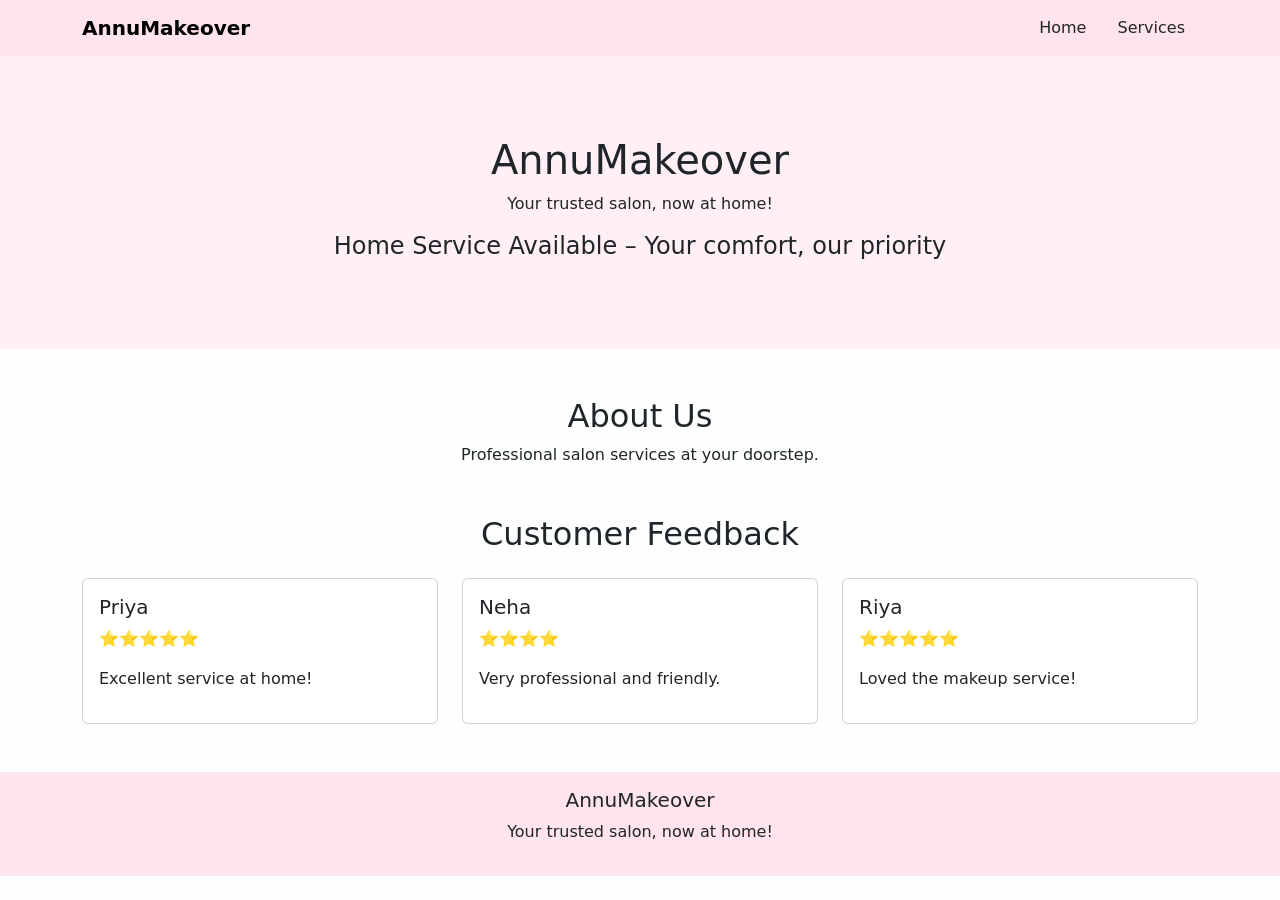
==== index.html @ a397997c "Initial commit - AnnuMakeover frontend" ====
<!DOCTYPE html>
<html lang="en">
<head>
  <meta charset="UTF-8">
  <title>AnnuMakeover</title>
  <meta name="viewport" content="width=device-width, initial-scale=1">
  <link href="https://cdn.jsdelivr.net/npm/bootstrap@5.3.0/dist/css/bootstrap.min.css" rel="stylesheet">
  <script src="https://code.jquery.com/jquery-3.6.0.min.js"></script>

  <style>
    body { background: #fdfefe; }
    .navbar, .footer { background: #ffe4ec; }
    .hero {
      background: #fff0f5;
      padding: 80px 20px;
      text-align: center;
    }
    .card:hover {
      transform: scale(1.03);
      transition: 0.3s;
    }
    .btn-custom {
      background: #ff69b4;
      color: #fff;
    }
    .btn-custom:hover {
      background: #ff1493;
    }
  </style>
</head>
<body>

<!-- Navbar -->
<nav class="navbar navbar-expand-lg">
  <div class="container">
    <a class="navbar-brand fw-bold" href="#">AnnuMakeover</a>
    <div>
      <a href="index.html" class="btn">Home</a>
      <a href="services.html" class="btn">Services</a>
    </div>
  </div>
</nav>

<!-- Hero -->
<section class="hero">
  <h1>AnnuMakeover</h1>
  <p>Your trusted salon, now at home!</p>
  <h4 class="mt-3">Home Service Available – Your comfort, our priority</h4>
</section>

<!-- Intro -->
<div class="container mt-5">
  <h2 class="text-center">About Us</h2>
  <p class="text-center">Professional salon services at your doorstep.</p>
</div>

<!-- Feedback -->
<div class="container mt-5 mb-5">
  <h2 class="text-center mb-4">Customer Feedback</h2>
  <div class="row">

    <div class="col-md-4">
      <div class="card p-3">
        <h5>Priya</h5>
        <p>⭐⭐⭐⭐⭐</p>
        <p>Excellent service at home!</p>
      </div>
    </div>

    <div class="col-md-4">
      <div class="card p-3">
        <h5>Neha</h5>
        <p>⭐⭐⭐⭐</p>
        <p>Very professional and friendly.</p>
      </div>
    </div>

    <div class="col-md-4">
      <div class="card p-3">
        <h5>Riya</h5>
        <p>⭐⭐⭐⭐⭐</p>
        <p>Loved the makeup service!</p>
      </div>
    </div>

  </div>
</div>

<!-- Footer -->
<footer class="footer text-center p-3">
  <h5>AnnuMakeover</h5>
  <p>Your trusted salon, now at home!</p>
</footer>

</body>
</html>
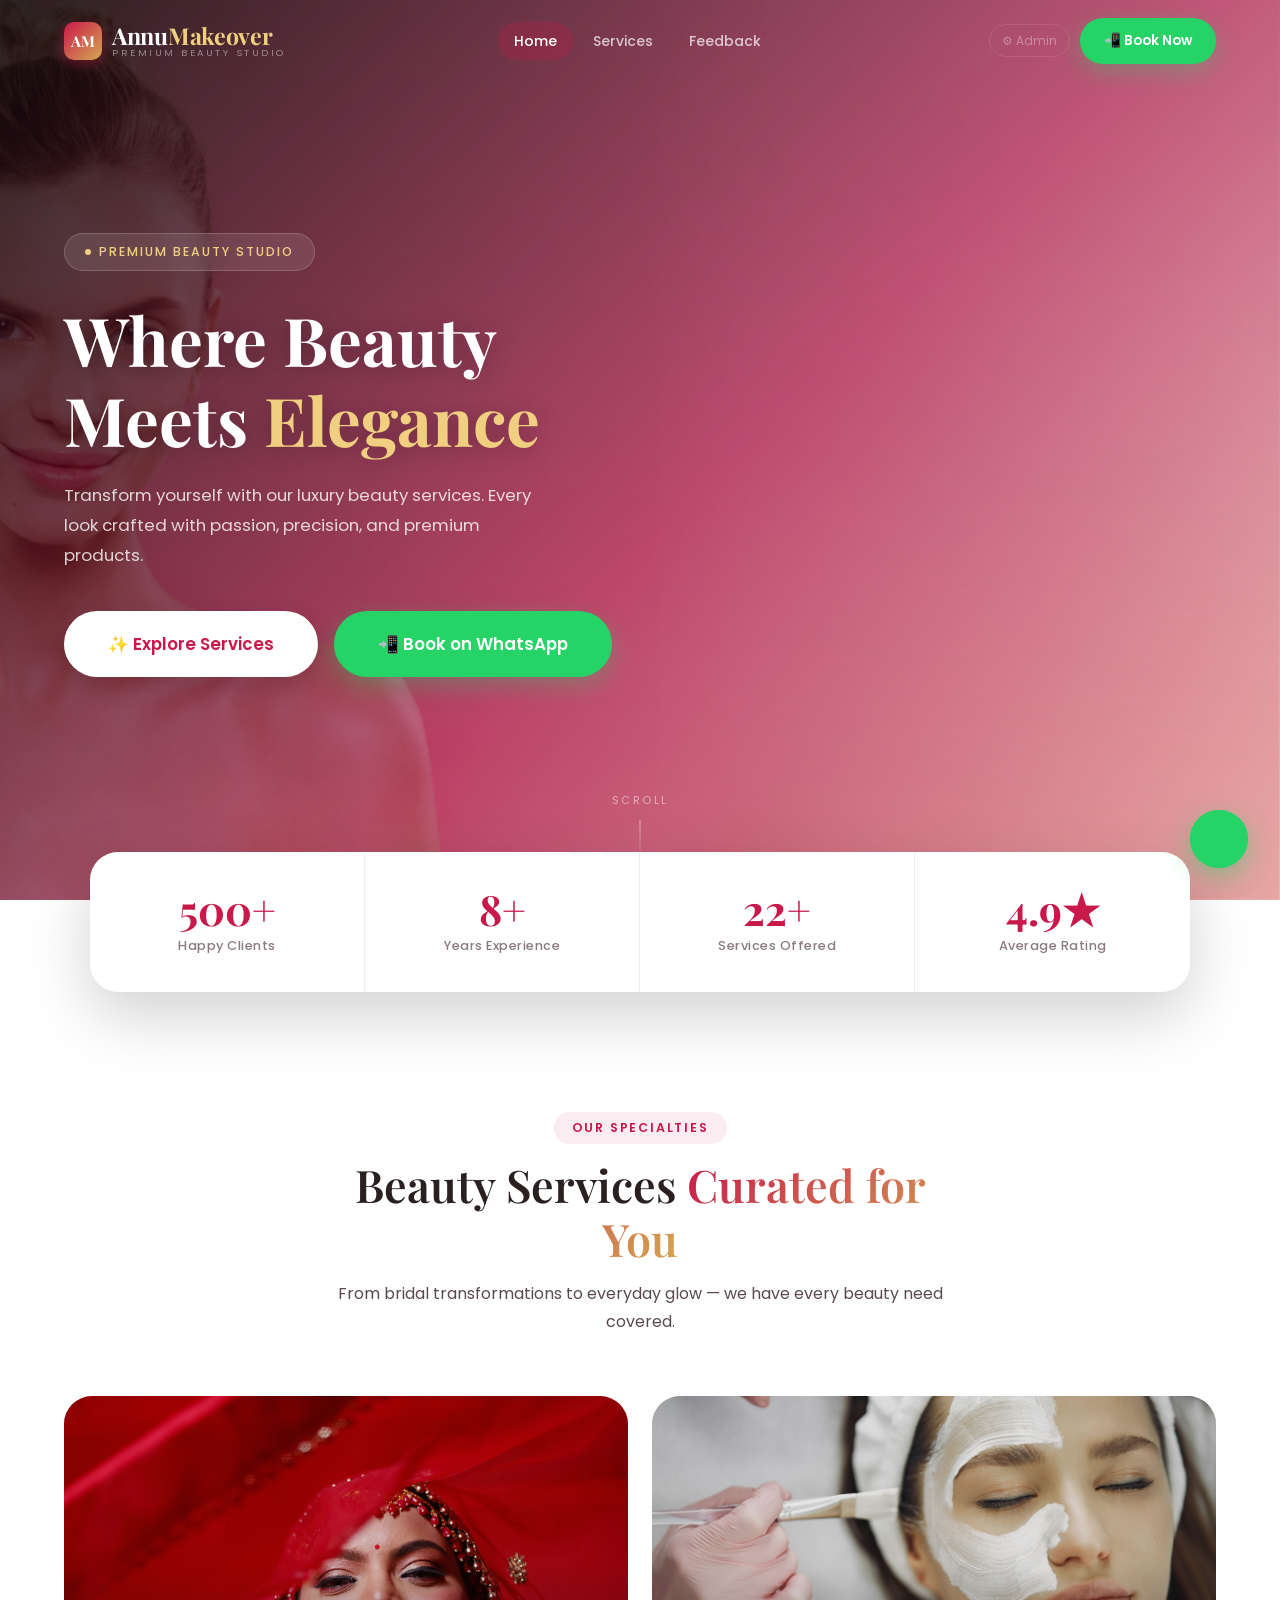
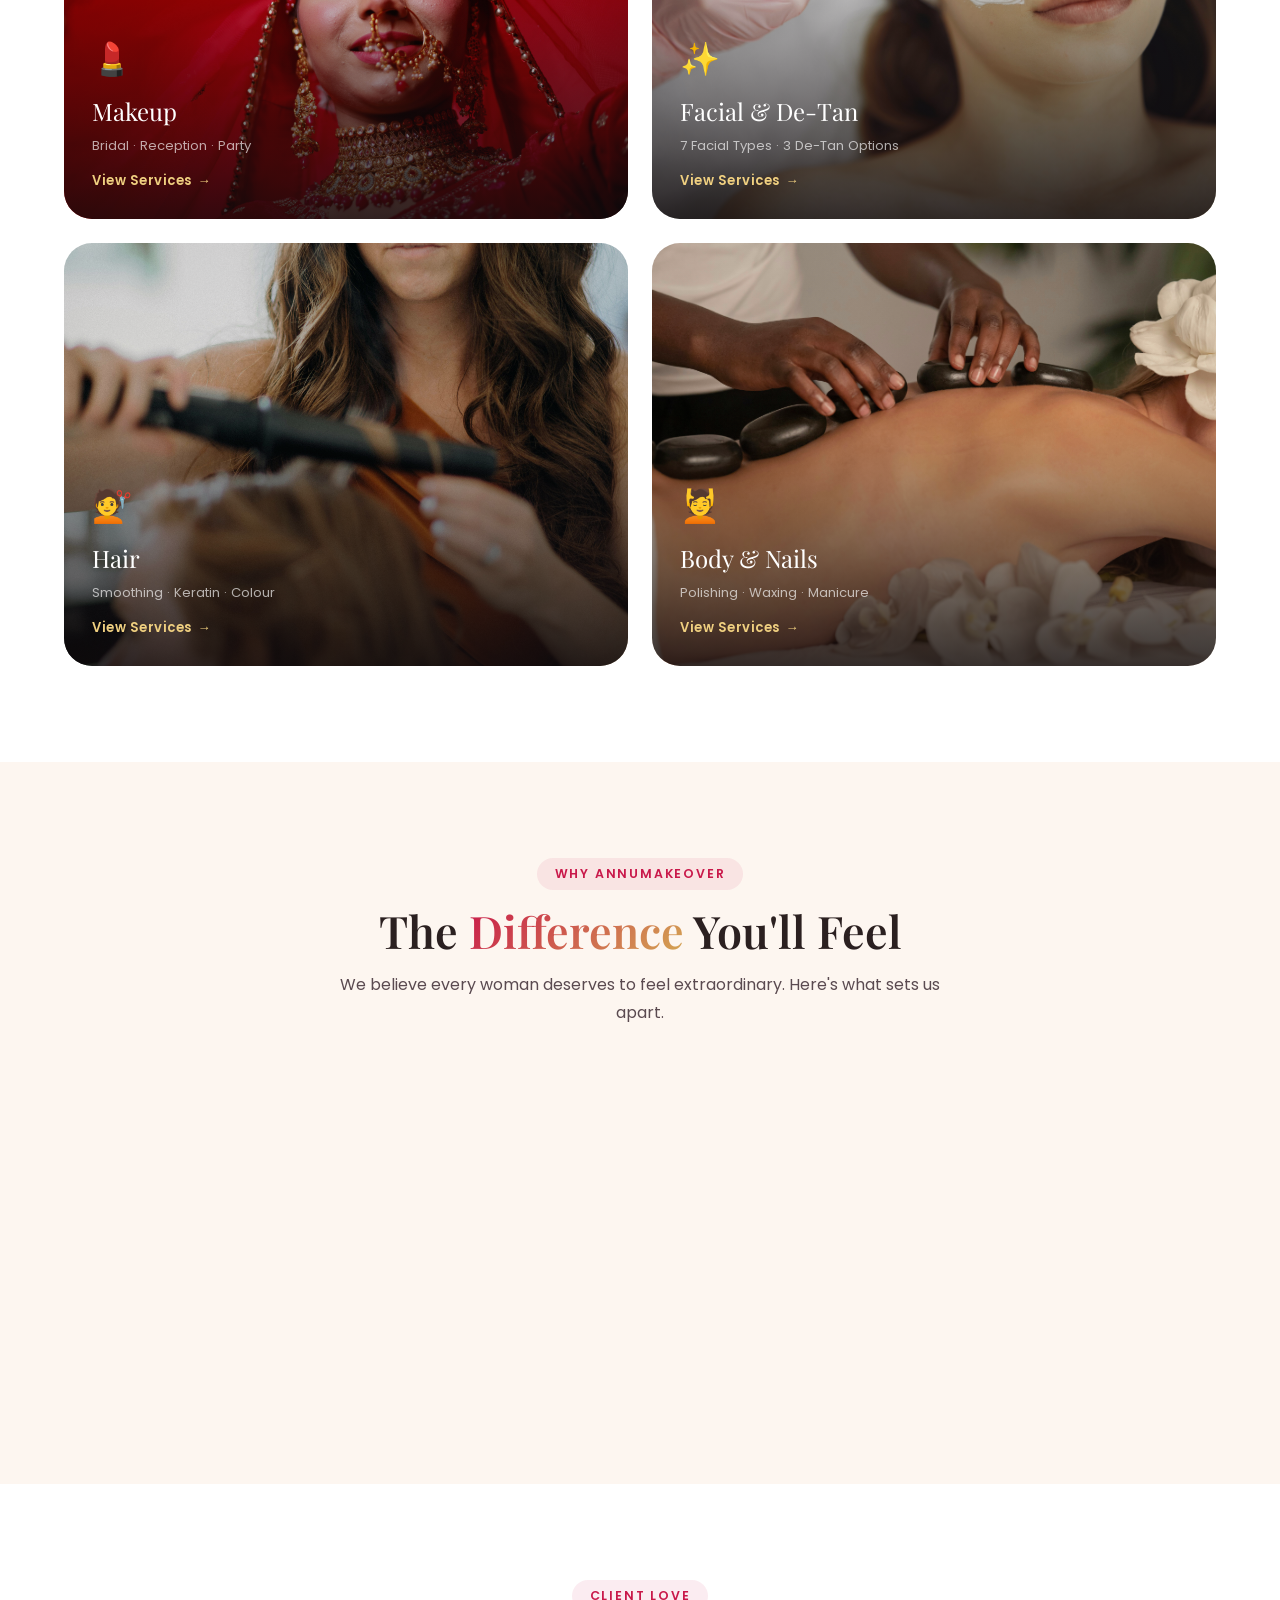
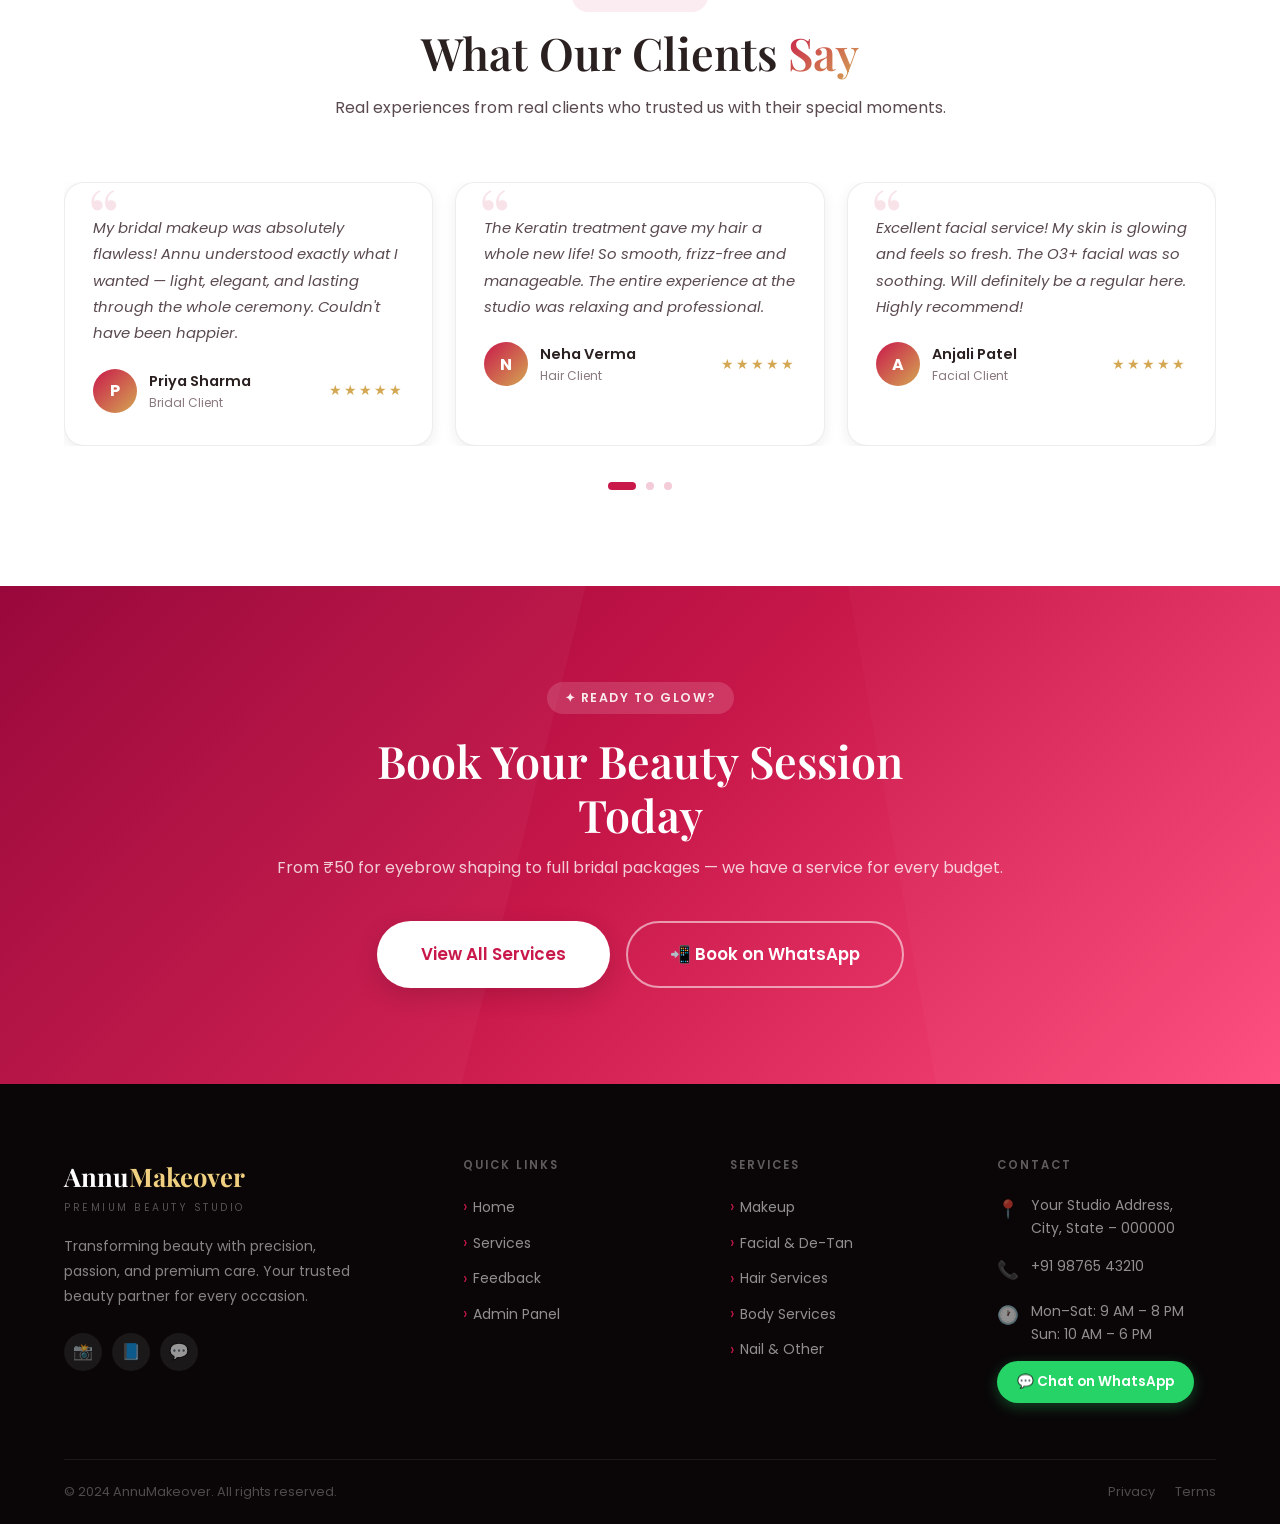
==== commit 5cdbc543: "initial commit" ====
--- a/index.html
+++ b/index.html
@@ -2,95 +2,334 @@
 <html lang="en">
 <head>
   <meta charset="UTF-8">
-  <title>AnnuMakeover</title>
-  <meta name="viewport" content="width=device-width, initial-scale=1">
-  <link href="https://cdn.jsdelivr.net/npm/bootstrap@5.3.0/dist/css/bootstrap.min.css" rel="stylesheet">
-  <script src="https://code.jquery.com/jquery-3.6.0.min.js"></script>
-
-  <style>
-    body { background: #fdfefe; }
-    .navbar, .footer { background: #ffe4ec; }
-    .hero {
-      background: #fff0f5;
-      padding: 80px 20px;
-      text-align: center;
-    }
-    .card:hover {
-      transform: scale(1.03);
-      transition: 0.3s;
-    }
-    .btn-custom {
-      background: #ff69b4;
-      color: #fff;
-    }
-    .btn-custom:hover {
-      background: #ff1493;
-    }
-  </style>
+  <meta name="viewport" content="width=device-width, initial-scale=1.0">
+  <title>AnnuMakeover – Premium Beauty Studio</title>
+  <meta name="description" content="Premium beauty services – Bridal Makeup, Facial, Hair & Body treatments. Book instantly via WhatsApp.">
+  <link rel="icon" type="image/svg+xml" href="assets/icons/favicon.svg">
+  <link rel="icon" href="data:image/svg+xml,<svg xmlns=%22http://www.w3.org/2000/svg%22 viewBox=%220 0 100 100%22><text y=%22.9em%22 font-size=%2290%22>💄</text></svg>">
+  <link rel="stylesheet" href="css/style.css">
+  <link rel="stylesheet" href="css/header.css">
+  <link rel="stylesheet" href="css/footer.css">
 </head>
 <body>
 
-<!-- Navbar -->
-<nav class="navbar navbar-expand-lg">
-  <div class="container">
-    <a class="navbar-brand fw-bold" href="#">AnnuMakeover</a>
-    <div>
-      <a href="index.html" class="btn">Home</a>
-      <a href="services.html" class="btn">Services</a>
-    </div>
-  </div>
+<!-- ═══════════════ NAVBAR ═══════════════ -->
+<nav class="navbar" id="navbar">
+  <a href="index.html" class="navbar-brand">
+    <div class="brand-logo-mark">AM</div>
+    <div class="brand-text">
+      <span class="brand-name">Annu<em>Makeover</em></span>
+      <span class="brand-tagline">Premium Beauty Studio</span>
+    </div>
+  </a>
+  <div class="navbar-menu">
+    <a href="index.html" class="nav-link active">Home</a>
+    <a href="customer-services.html" class="nav-link">Services</a>
+    <a href="feedback.html" class="nav-link">Feedback</a>
+  </div>
+  <div class="navbar-cta">
+    <a href="admin-login.html" class="nav-admin-link">⚙ Admin</a>
+    <a href="https://wa.me/917352712794?text=Hi%20AnnuMakeover!%20I%27d%20like%20to%20book%20a%20service." class="btn btn-whatsapp btn-sm" target="_blank" rel="noopener">📲 Book Now</a>
+  </div>
+  <button class="hamburger" id="hamburger" aria-label="Open menu" aria-expanded="false">
+    <span></span><span></span><span></span>
+  </button>
 </nav>
 
-<!-- Hero -->
+<!-- Mobile Menu -->
+<div class="mobile-menu" id="mobileMenu" role="dialog" aria-modal="true" aria-label="Navigation">
+  <a href="index.html" class="mobile-menu-brand">
+    <div class="mobile-menu-logo-mark">AM</div>
+    <span class="mobile-menu-brand-name">Annu<em>Makeover</em></span>
+  </a>
+  <a href="index.html" class="mobile-nav-link active">Home</a>
+  <a href="customer-services.html" class="mobile-nav-link">Services</a>
+  <a href="feedback.html" class="mobile-nav-link">Feedback</a>
+  <div class="mobile-divider"></div>
+  <a href="https://wa.me/917352712794?text=Hi%20AnnuMakeover!%20I%27d%20like%20to%20book%20a%20service." class="mobile-wa-btn" target="_blank" rel="noopener">📲 Book on WhatsApp</a>
+  <a href="admin-login.html" class="mobile-admin-link">⚙ Admin Panel</a>
+</div>
+
+<!-- ═══════════════ HERO ═══════════════ -->
 <section class="hero">
-  <h1>AnnuMakeover</h1>
-  <p>Your trusted salon, now at home!</p>
-  <h4 class="mt-3">Home Service Available – Your comfort, our priority</h4>
-</section>
-
-<!-- Intro -->
-<div class="container mt-5">
-  <h2 class="text-center">About Us</h2>
-  <p class="text-center">Professional salon services at your doorstep.</p>
+  <div class="hero-bg" id="heroBg"></div>
+  <div class="hero-overlay"></div>
+  <div class="container">
+    <div class="hero-content">
+      <div class="hero-badge">
+        <span class="hero-badge-dot"></span>
+        Premium Beauty Studio
+      </div>
+      <h1 class="hero-title">Where Beauty<br>Meets <em>Elegance</em></h1>
+      <p class="hero-subtitle">Transform yourself with our luxury beauty services. Every look crafted with passion, precision, and premium products.</p>
+      <div class="hero-cta">
+        <a href="customer-services.html" class="btn btn-white btn-lg">✨ Explore Services</a>
+        <a href="https://wa.me/917352712794?text=Hi%20AnnuMakeover!%20I%27d%20like%20to%20book%20a%20service." class="btn btn-whatsapp btn-lg" target="_blank" rel="noopener">📲 Book on WhatsApp</a>
+      </div>
+    </div>
+  </div>
+  <div class="hero-scroll" aria-hidden="true">
+    <span>Scroll</span>
+    <div class="hero-scroll-line"></div>
+  </div>
+</section>
+
+<!-- ═══════════════ STATS ═══════════════ -->
+<div class="stats-bar" role="list" aria-label="Studio statistics">
+  <div class="stat-item fade-up" role="listitem">
+    <div class="stat-number">500+</div>
+    <div class="stat-label">Happy Clients</div>
+  </div>
+  <div class="stat-item fade-up" role="listitem">
+    <div class="stat-number">8+</div>
+    <div class="stat-label">Years Experience</div>
+  </div>
+  <div class="stat-item fade-up" role="listitem">
+    <div class="stat-number">22+</div>
+    <div class="stat-label">Services Offered</div>
+  </div>
+  <div class="stat-item fade-up" role="listitem">
+    <div class="stat-number">4.9★</div>
+    <div class="stat-label">Average Rating</div>
+  </div>
 </div>
 
-<!-- Feedback -->
-<div class="container mt-5 mb-5">
-  <h2 class="text-center mb-4">Customer Feedback</h2>
-  <div class="row">
-
-    <div class="col-md-4">
-      <div class="card p-3">
-        <h5>Priya</h5>
-        <p>⭐⭐⭐⭐⭐</p>
-        <p>Excellent service at home!</p>
-      </div>
-    </div>
-
-    <div class="col-md-4">
-      <div class="card p-3">
-        <h5>Neha</h5>
-        <p>⭐⭐⭐⭐</p>
-        <p>Very professional and friendly.</p>
-      </div>
-    </div>
-
-    <div class="col-md-4">
-      <div class="card p-3">
-        <h5>Riya</h5>
-        <p>⭐⭐⭐⭐⭐</p>
-        <p>Loved the makeup service!</p>
-      </div>
-    </div>
-
-  </div>
-</div>
-
-<!-- Footer -->
-<footer class="footer text-center p-3">
-  <h5>AnnuMakeover</h5>
-  <p>Your trusted salon, now at home!</p>
+<!-- ═══════════════ CATEGORIES ═══════════════ -->
+<section class="section categories-section">
+  <div class="container">
+    <div class="section-header">
+      <span class="section-badge">Our Specialties</span>
+      <h2 class="section-title">Beauty Services <span class="gradient-text">Curated for You</span></h2>
+      <p class="section-subtitle">From bridal transformations to everyday glow — we have every beauty need covered.</p>
+    </div>
+    <div class="cat-grid">
+      <a href="customer-services.html?cat=makeup" class="cat-card">
+        <img src="assets/images/bridal.jpg" alt="Makeup Services – Bridal, Reception, Party" loading="lazy">
+        <div class="cat-card-overlay">
+          <div class="cat-card-icon">💄</div>
+          <div class="cat-card-name">Makeup</div>
+          <div class="cat-card-count">Bridal · Reception · Party</div>
+          <div class="cat-card-link">View Services</div>
+        </div>
+      </a>
+      <a href="customer-services.html?cat=facial" class="cat-card">
+        <img src="assets/images/facial.jpg" alt="Facial & De-Tan Services" loading="lazy">
+        <div class="cat-card-overlay">
+          <div class="cat-card-icon">✨</div>
+          <div class="cat-card-name">Facial & De-Tan</div>
+          <div class="cat-card-count">7 Facial Types · 3 De-Tan Options</div>
+          <div class="cat-card-link">View Services</div>
+        </div>
+      </a>
+      <a href="customer-services.html?cat=hair" class="cat-card">
+        <img src="assets/images/hair.jpg" alt="Hair Services – Keratin, Colour, Cut" loading="lazy">
+        <div class="cat-card-overlay">
+          <div class="cat-card-icon">💇</div>
+          <div class="cat-card-name">Hair</div>
+          <div class="cat-card-count">Smoothing · Keratin · Colour</div>
+          <div class="cat-card-link">View Services</div>
+        </div>
+      </a>
+      <a href="customer-services.html?cat=body" class="cat-card">
+        <img src="assets/images/body.jpg" alt="Body & Nail Services" loading="lazy">
+        <div class="cat-card-overlay">
+          <div class="cat-card-icon">💆</div>
+          <div class="cat-card-name">Body & Nails</div>
+          <div class="cat-card-count">Polishing · Waxing · Manicure</div>
+          <div class="cat-card-link">View Services</div>
+        </div>
+      </a>
+    </div>
+  </div>
+</section>
+
+<!-- ═══════════════ WHY US ═══════════════ -->
+<section class="section section-alt">
+  <div class="container">
+    <div class="section-header">
+      <span class="section-badge">Why AnnuMakeover</span>
+      <h2 class="section-title">The <span class="gradient-text">Difference</span> You'll Feel</h2>
+      <p class="section-subtitle">We believe every woman deserves to feel extraordinary. Here's what sets us apart.</p>
+    </div>
+    <div class="features-grid">
+      <div class="feature-card fade-up">
+        <div class="feature-icon">🎨</div>
+        <div class="feature-title">Premium Products</div>
+        <p class="feature-desc">We use only top-tier professional brands — O3+, VLCC, Lotus, and more — for lasting, skin-safe results.</p>
+      </div>
+      <div class="feature-card fade-up">
+        <div class="feature-icon">👑</div>
+        <div class="feature-title">Expert Artists</div>
+        <p class="feature-desc">Our skilled artists bring years of expertise and an eye for detail to make every look stunning.</p>
+      </div>
+      <div class="feature-card fade-up">
+        <div class="feature-icon">📲</div>
+        <div class="feature-title">Easy WhatsApp Booking</div>
+        <p class="feature-desc">Book any service instantly via WhatsApp — no hassle, no waiting, instant confirmation.</p>
+      </div>
+      <div class="feature-card fade-up">
+        <div class="feature-icon">✨</div>
+        <div class="feature-title">Hygienic & Safe</div>
+        <p class="feature-desc">Strict hygiene protocols, clean tools, and a welcoming studio environment for your peace of mind.</p>
+      </div>
+    </div>
+  </div>
+</section>
+
+<!-- ═══════════════ TESTIMONIALS ═══════════════ -->
+<section class="section">
+  <div class="container">
+    <div class="section-header">
+      <span class="section-badge">Client Love</span>
+      <h2 class="section-title">What Our Clients <span class="gradient-text">Say</span></h2>
+      <p class="section-subtitle">Real experiences from real clients who trusted us with their special moments.</p>
+    </div>
+    <div class="testimonials-wrapper" aria-label="Client testimonials">
+      <div class="testimonials-track">
+        <div class="testimonial-card">
+          <p class="testimonial-text">My bridal makeup was absolutely flawless! Annu understood exactly what I wanted — light, elegant, and lasting through the whole ceremony. Couldn't have been happier.</p>
+          <div class="testimonial-author">
+            <div class="author-avatar" aria-hidden="true">P</div>
+            <div>
+              <div class="author-name">Priya Sharma</div>
+              <div class="author-sub">Bridal Client</div>
+            </div>
+            <div class="review-stars" aria-label="5 stars">★★★★★</div>
+          </div>
+        </div>
+        <div class="testimonial-card">
+          <p class="testimonial-text">The Keratin treatment gave my hair a whole new life! So smooth, frizz-free and manageable. The entire experience at the studio was relaxing and professional.</p>
+          <div class="testimonial-author">
+            <div class="author-avatar" aria-hidden="true">N</div>
+            <div>
+              <div class="author-name">Neha Verma</div>
+              <div class="author-sub">Hair Client</div>
+            </div>
+            <div class="review-stars" aria-label="5 stars">★★★★★</div>
+          </div>
+        </div>
+        <div class="testimonial-card">
+          <p class="testimonial-text">Excellent facial service! My skin is glowing and feels so fresh. The O3+ facial was so soothing. Will definitely be a regular here. Highly recommend!</p>
+          <div class="testimonial-author">
+            <div class="author-avatar" aria-hidden="true">A</div>
+            <div>
+              <div class="author-name">Anjali Patel</div>
+              <div class="author-sub">Facial Client</div>
+            </div>
+            <div class="review-stars" aria-label="5 stars">★★★★★</div>
+          </div>
+        </div>
+        <div class="testimonial-card">
+          <p class="testimonial-text">Party makeup done so beautifully! Everyone at the event was asking who did my makeup. The price is super affordable for the quality. Love it!</p>
+          <div class="testimonial-author">
+            <div class="author-avatar" aria-hidden="true">R</div>
+            <div>
+              <div class="author-name">Ritu Singh</div>
+              <div class="author-sub">Party Makeup Client</div>
+            </div>
+            <div class="review-stars" aria-label="5 stars">★★★★★</div>
+          </div>
+        </div>
+        <div class="testimonial-card">
+          <p class="testimonial-text">Body polishing was incredible — my skin looks and feels amazing. Super hygienic studio, warm staff. Booking again next month for sure!</p>
+          <div class="testimonial-author">
+            <div class="author-avatar" aria-hidden="true">S</div>
+            <div>
+              <div class="author-name">Sunita Rao</div>
+              <div class="author-sub">Body Treatment Client</div>
+            </div>
+            <div class="review-stars" aria-label="5 stars">★★★★★</div>
+          </div>
+        </div>
+      </div>
+    </div>
+    <div class="slider-controls" id="sliderDots" role="tablist" aria-label="Testimonial navigation"></div>
+  </div>
+</section>
+
+<!-- ═══════════════ CTA ═══════════════ -->
+<section class="cta-section">
+  <div class="container">
+    <div class="cta-content">
+      <div class="cta-badge">✦ Ready to Glow?</div>
+      <h2 class="cta-title">Book Your Beauty Session<br>Today</h2>
+      <p class="cta-subtitle">From ₹50 for eyebrow shaping to full bridal packages — we have a service for every budget.</p>
+      <div class="cta-actions">
+        <a href="customer-services.html" class="btn btn-white btn-lg">View All Services</a>
+        <a href="https://wa.me/917352712794?text=Hi%20AnnuMakeover!%20I%27d%20like%20to%20book%20a%20service." class="btn btn-outline-white btn-lg" target="_blank" rel="noopener">📲 Book on WhatsApp</a>
+      </div>
+    </div>
+  </div>
+</section>
+
+<!-- ═══════════════ FOOTER ═══════════════ -->
+<footer class="footer">
+  <div class="container">
+    <div class="footer-grid">
+      <div>
+        <div class="footer-brand-name">Annu<em>Makeover</em></div>
+        <div class="footer-brand-tag">Premium Beauty Studio</div>
+        <p class="footer-desc">Transforming beauty with precision, passion, and premium care. Your trusted beauty partner for every occasion.</p>
+        <div class="footer-socials">
+          <a href="#" class="social-btn" title="Instagram" aria-label="Instagram">📸</a>
+          <a href="#" class="social-btn" title="Facebook" aria-label="Facebook">📘</a>
+          <a href="https://wa.me/917352712794" class="social-btn" title="WhatsApp" aria-label="WhatsApp" target="_blank" rel="noopener">💬</a>
+        </div>
+      </div>
+      <div>
+        <div class="footer-col-title">Quick Links</div>
+        <div class="footer-links">
+          <a href="index.html" class="footer-link">Home</a>
+          <a href="customer-services.html" class="footer-link">Services</a>
+          <a href="feedback.html" class="footer-link">Feedback</a>
+          <a href="admin-login.html" class="footer-link">Admin Panel</a>
+        </div>
+      </div>
+      <div>
+        <div class="footer-col-title">Services</div>
+        <div class="footer-links">
+          <a href="customer-services.html?cat=makeup" class="footer-link">Makeup</a>
+          <a href="customer-services.html?cat=facial" class="footer-link">Facial &amp; De-Tan</a>
+          <a href="customer-services.html?cat=hair" class="footer-link">Hair Services</a>
+          <a href="customer-services.html?cat=body" class="footer-link">Body Services</a>
+          <a href="customer-services.html?cat=other" class="footer-link">Nail &amp; Other</a>
+        </div>
+      </div>
+      <div>
+        <div class="footer-col-title">Contact</div>
+        <div class="footer-contact-item">
+          <span class="footer-contact-icon">📍</span>
+          <span>Your Studio Address,<br>City, State – 000000</span>
+        </div>
+        <div class="footer-contact-item">
+          <span class="footer-contact-icon">📞</span>
+          <a href="tel:+917352712794">+91 98765 43210</a>
+        </div>
+        <div class="footer-contact-item">
+          <span class="footer-contact-icon">🕐</span>
+          <span>Mon–Sat: 9 AM – 8 PM<br>Sun: 10 AM – 6 PM</span>
+        </div>
+        <a href="https://wa.me/917352712794" class="footer-wa-btn" target="_blank" rel="noopener">💬 Chat on WhatsApp</a>
+      </div>
+    </div>
+    <div class="footer-bottom">
+      <span>© 2024 AnnuMakeover. All rights reserved.</span>
+      <div class="footer-bottom-links">
+        <a href="#">Privacy</a>
+        <a href="#">Terms</a>
+      </div>
+    </div>
+  </div>
 </footer>
 
+<!-- WhatsApp FAB -->
+<a href="https://wa.me/917352712794?text=Hi%20AnnuMakeover!" class="whatsapp-fab" target="_blank" rel="noopener" title="Chat on WhatsApp" aria-label="Chat on WhatsApp">💬</a>
+
+<div class="toast-container" aria-live="polite"></div>
+
+<script src="https://code.jquery.com/jquery-3.6.0.min.js"></script>
+<script src="js/data.js"></script>
+<script src="js/nav.js"></script>
+<script src="js/script.js"></script>
 </body>
-</html>+</html>
--- a/css/style.css
+++ b/css/style.css
@@ -0,0 +1,457 @@
+/* AnnuMakeover – Premium Beauty Studio */
+@import url('https://fonts.googleapis.com/css2?family=Playfair+Display:ital,wght@0,400;0,600;0,700;1,400&family=Poppins:wght@300;400;500;600;700&display=swap');
+
+:root {
+  --primary:       #c9184a;
+  --primary-dark:  #960035;
+  --primary-light: #f24e78;
+  --gold:          #d4a853;
+  --gold-light:    #f0d080;
+  --cream:         #fdf6f0;
+  --cream-dark:    #f5ebe0;
+  --white:         #ffffff;
+  --dark:          #0f0a0c;
+  --dark-2:        #1a0d13;
+  --text:          #2b2020;
+  --text-mid:      #5a4a50;
+  --text-light:    #8a7a80;
+  --border:        rgba(201,24,74,0.10);
+  --border-light:  rgba(0,0,0,0.07);
+  --shadow-xs: 0 1px 4px rgba(0,0,0,0.05);
+  --shadow-sm: 0 4px 14px rgba(0,0,0,0.07);
+  --shadow-md: 0 8px 28px rgba(0,0,0,0.10);
+  --shadow-lg: 0 16px 48px rgba(0,0,0,0.14);
+  --shadow-xl: 0 24px 64px rgba(0,0,0,0.18);
+  --shadow-pk: 0 8px 24px rgba(201,24,74,0.25);
+  --r-sm:   8px;
+  --r:      14px;
+  --r-lg:   20px;
+  --r-xl:   28px;
+  --r-full: 9999px;
+  --ease: cubic-bezier(0.4, 0, 0.2, 1);
+  --t:  all 0.3s var(--ease);
+  --ts: all 0.5s var(--ease);
+  --section-py: 96px;
+  --font-body:    'Poppins', sans-serif;
+  --font-heading: 'Playfair Display', serif;
+}
+
+*, *::before, *::after { box-sizing: border-box; margin: 0; padding: 0; }
+html { scroll-behavior: smooth; -webkit-font-smoothing: antialiased; }
+body { font-family: var(--font-body); color: var(--text); background: var(--white); line-height: 1.6; overflow-x: hidden; }
+img { max-width: 100%; display: block; }
+a { text-decoration: none; color: inherit; }
+ul { list-style: none; }
+button { font-family: var(--font-body); cursor: pointer; border: none; }
+
+h1, h2, h3, h4 { font-family: var(--font-heading); line-height: 1.2; }
+h1 { font-size: clamp(2.2rem, 6vw, 4.2rem); font-weight: 700; }
+h2 { font-size: clamp(1.7rem, 4vw, 2.8rem); font-weight: 600; }
+h3 { font-size: clamp(1.1rem, 2.5vw, 1.5rem); font-weight: 500; }
+
+.container { width: 90%; max-width: 1200px; margin: 0 auto; }
+.section     { padding: var(--section-py) 0; }
+.section-alt  { background: var(--cream); }
+.section-dark { background: var(--dark); color: var(--white); }
+.text-center  { text-align: center; }
+
+/* Section Header */
+.section-header { text-align: center; max-width: 640px; margin: 0 auto 60px; }
+.section-badge {
+  display: inline-block; padding: 6px 18px;
+  background: rgba(201,24,74,0.08); color: var(--primary);
+  border-radius: var(--r-full); font-size: 0.78rem; font-weight: 600;
+  letter-spacing: 1.8px; text-transform: uppercase; margin-bottom: 14px;
+}
+.section-title { color: var(--text); margin-bottom: 14px; }
+.section-subtitle { color: var(--text-mid); font-size: 1rem; line-height: 1.75; }
+.gradient-text {
+  background: linear-gradient(135deg, var(--primary), var(--gold));
+  -webkit-background-clip: text; -webkit-text-fill-color: transparent; background-clip: text;
+}
+
+/* Buttons */
+.btn {
+  display: inline-flex; align-items: center; gap: 8px; padding: 14px 32px;
+  border-radius: var(--r-full); font-size: 0.93rem; font-weight: 600;
+  cursor: pointer; border: 2px solid transparent; transition: var(--t);
+  text-decoration: none; outline: none; white-space: nowrap;
+}
+.btn-primary  { background: var(--primary); color: #fff; box-shadow: var(--shadow-pk); }
+.btn-primary:hover  { background: var(--primary-dark); transform: translateY(-2px); box-shadow: 0 12px 32px rgba(201,24,74,0.38); }
+.btn-outline  { border-color: var(--primary); color: var(--primary); background: transparent; }
+.btn-outline:hover  { background: var(--primary); color: #fff; transform: translateY(-2px); }
+.btn-whatsapp { background: #25D366; color: #fff; box-shadow: 0 8px 24px rgba(37,211,102,0.32); }
+.btn-whatsapp:hover { background: #1da851; transform: translateY(-2px); box-shadow: 0 12px 32px rgba(37,211,102,0.45); }
+.btn-gold { background: linear-gradient(135deg, var(--gold), #e8c97a); color: var(--dark); box-shadow: 0 8px 24px rgba(212,168,83,0.35); }
+.btn-gold:hover { transform: translateY(-2px); box-shadow: 0 12px 32px rgba(212,168,83,0.48); }
+.btn-white  { background: #fff; color: var(--primary); box-shadow: 0 8px 24px rgba(0,0,0,0.14); }
+.btn-white:hover  { transform: translateY(-2px); box-shadow: 0 12px 32px rgba(0,0,0,0.22); }
+.btn-outline-white { border: 2px solid rgba(255,255,255,0.55); color: #fff; background: transparent; }
+.btn-outline-white:hover { background: rgba(255,255,255,0.14); border-color: #fff; transform: translateY(-2px); }
+.btn-sm { padding: 10px 22px; font-size: 0.85rem; }
+.btn-lg { padding: 18px 42px; font-size: 1.05rem; }
+
+/* Hero */
+.hero { position: relative; min-height: 100vh; display: flex; align-items: center; overflow: hidden; }
+.hero-bg {
+  position: absolute; inset: 0;
+  background-image: url('../assets/images/hero.jpg');
+  background-size: cover; background-position: center top;
+  transform: scale(1.06); transition: transform 9s ease-out; will-change: transform;
+}
+.hero-bg.loaded { transform: scale(1); }
+.hero-overlay {
+  position: absolute; inset: 0;
+  background: linear-gradient(135deg, rgba(15,10,12,0.88) 0%, rgba(150,0,53,0.60) 55%, rgba(212,168,83,0.18) 100%);
+}
+.hero-content { position: relative; z-index: 2; padding: 90px 0 80px; }
+.hero-badge {
+  display: inline-flex; align-items: center; gap: 8px; padding: 8px 20px;
+  background: rgba(255,255,255,0.10); backdrop-filter: blur(10px);
+  border: 1px solid rgba(255,255,255,0.18); border-radius: var(--r-full);
+  color: var(--gold-light); font-size: 0.78rem; font-weight: 500;
+  letter-spacing: 2px; text-transform: uppercase; margin-bottom: 28px;
+}
+.hero-badge-dot { width: 6px; height: 6px; background: var(--gold-light); border-radius: 50%; animation: blink 1.8s ease-in-out infinite; }
+@keyframes blink { 0%,100%{opacity:1} 50%{opacity:0.3} }
+.hero-title { color: #fff; margin-bottom: 20px; text-shadow: 0 2px 24px rgba(0,0,0,0.3); }
+.hero-title em { font-style: normal; color: var(--gold-light); }
+.hero-subtitle { color: rgba(255,255,255,0.8); font-size: 1.05rem; margin-bottom: 40px; max-width: 480px; line-height: 1.8; }
+.hero-cta { display: flex; gap: 16px; flex-wrap: wrap; }
+.hero-scroll {
+  position: absolute; bottom: 36px; left: 50%; transform: translateX(-50%);
+  z-index: 2; display: flex; flex-direction: column; align-items: center; gap: 10px;
+  color: rgba(255,255,255,0.5); font-size: 0.7rem; letter-spacing: 2.5px;
+  text-transform: uppercase; animation: scrollBounce 2.2s infinite;
+}
+.hero-scroll-line { width: 1px; height: 44px; background: linear-gradient(to bottom, rgba(255,255,255,0.55), transparent); }
+@keyframes scrollBounce { 0%,100%{transform:translateX(-50%) translateY(0)} 50%{transform:translateX(-50%) translateY(8px)} }
+
+/* Stats Bar */
+.stats-bar {
+  background: var(--white); box-shadow: var(--shadow-xl); border-radius: var(--r-xl);
+  margin: -48px auto 0; position: relative; z-index: 10;
+  width: 90%; max-width: 1100px; display: grid; grid-template-columns: repeat(4, 1fr);
+}
+.stat-item { padding: 36px 24px; text-align: center; border-right: 1px solid var(--border-light); }
+.stat-item:last-child { border-right: none; }
+.stat-number { font-family: var(--font-heading); font-size: 2.6rem; font-weight: 700; color: var(--primary); line-height: 1; margin-bottom: 6px; }
+.stat-label { font-size: 0.8rem; color: var(--text-light); font-weight: 500; letter-spacing: 0.5px; }
+
+/* Category Showcase */
+.cat-grid { display: grid; grid-template-columns: repeat(2, 1fr); gap: 24px; }
+.cat-card { position: relative; border-radius: var(--r-xl); overflow: hidden; aspect-ratio: 4/3; cursor: pointer; }
+.cat-card img { width: 100%; height: 100%; object-fit: cover; transition: transform 0.7s var(--ease); }
+.cat-card:hover img { transform: scale(1.06); }
+.cat-card-overlay {
+  position: absolute; inset: 0;
+  background: linear-gradient(to top, rgba(15,10,12,0.82) 0%, rgba(15,10,12,0.1) 60%);
+  display: flex; flex-direction: column; justify-content: flex-end; padding: 28px;
+}
+.cat-card-icon { font-size: 2rem; margin-bottom: 8px; }
+.cat-card-name { font-family: var(--font-heading); font-size: 1.5rem; color: #fff; margin-bottom: 4px; }
+.cat-card-count { font-size: 0.82rem; color: rgba(255,255,255,0.65); margin-bottom: 14px; }
+.cat-card-link { display: inline-flex; align-items: center; gap: 6px; color: var(--gold-light); font-size: 0.82rem; font-weight: 600; letter-spacing: 0.5px; transition: var(--t); }
+.cat-card-link::after { content: '→'; transition: var(--t); }
+.cat-card:hover .cat-card-link::after { transform: translateX(5px); }
+
+/* Service Cards */
+.services-grid { display: grid; grid-template-columns: repeat(auto-fill, minmax(270px, 1fr)); gap: 22px; }
+.service-card {
+  background: var(--white); border-radius: var(--r-lg); padding: 26px 22px;
+  border: 1px solid var(--border-light); transition: var(--t);
+  position: relative; overflow: hidden; display: flex; flex-direction: column;
+}
+.service-card::before {
+  content: ''; position: absolute; top: 0; left: 0; right: 0; height: 3px;
+  background: linear-gradient(90deg, var(--primary), var(--gold));
+  transform: scaleX(0); transform-origin: left; transition: transform 0.4s var(--ease);
+}
+.service-card:hover { transform: translateY(-6px); box-shadow: var(--shadow-lg); border-color: rgba(201,24,74,0.14); }
+.service-card:hover::before { transform: scaleX(1); }
+.service-icon {
+  width: 54px; height: 54px; background: rgba(201,24,74,0.07); border-radius: var(--r);
+  display: flex; align-items: center; justify-content: center; font-size: 1.55rem;
+  margin-bottom: 16px; transition: var(--t);
+}
+.service-card:hover .service-icon { background: rgba(201,24,74,0.14); transform: scale(1.06); }
+.service-name { font-family: var(--font-heading); font-size: 1.1rem; font-weight: 600; color: var(--text); margin-bottom: 8px; }
+.service-desc { font-size: 0.855rem; color: var(--text-light); flex: 1; margin-bottom: 18px; line-height: 1.65; }
+.service-footer { display: flex; align-items: center; justify-content: space-between; margin-top: auto; padding-top: 16px; border-top: 1px solid var(--border-light); }
+.service-price { font-family: var(--font-heading); font-size: 1.3rem; font-weight: 700; color: var(--primary); }
+.service-price small { font-size: 0.72rem; font-family: var(--font-body); color: var(--text-light); font-weight: 400; display: block; }
+.btn-book {
+  width: 38px; height: 38px; background: #25D366; border-radius: var(--r-full);
+  display: flex; align-items: center; justify-content: center; color: #fff;
+  font-size: 1.1rem; transition: var(--t); box-shadow: 0 4px 12px rgba(37,211,102,0.35); text-decoration: none;
+}
+.btn-book:hover { transform: scale(1.12); box-shadow: 0 6px 22px rgba(37,211,102,0.52); }
+
+/* Filter Bar */
+.filter-bar { display: flex; gap: 10px; flex-wrap: wrap; justify-content: center; margin-bottom: 50px; }
+.filter-btn {
+  padding: 10px 24px; border-radius: var(--r-full); border: 1.5px solid var(--border-light);
+  background: var(--white); color: var(--text-mid); font-size: 0.86rem; font-weight: 500;
+  cursor: pointer; transition: var(--t); display: flex; align-items: center; gap: 6px;
+}
+.filter-btn:hover, .filter-btn.active { background: var(--primary); color: #fff; border-color: var(--primary); box-shadow: var(--shadow-pk); }
+
+/* Features */
+.features-grid { display: grid; grid-template-columns: repeat(auto-fit, minmax(210px, 1fr)); gap: 26px; }
+.feature-card { text-align: center; padding: 40px 26px; background: var(--white); border-radius: var(--r-lg); box-shadow: var(--shadow-sm); border: 1px solid var(--border-light); transition: var(--t); }
+.feature-card:hover { transform: translateY(-4px); box-shadow: var(--shadow-md); }
+.feature-icon { width: 68px; height: 68px; background: linear-gradient(135deg, rgba(201,24,74,0.09), rgba(212,168,83,0.08)); border-radius: var(--r-lg); display: flex; align-items: center; justify-content: center; font-size: 2rem; margin: 0 auto 20px; }
+.feature-title { font-family: var(--font-heading); font-size: 1.1rem; margin-bottom: 10px; color: var(--text); }
+.feature-desc { font-size: 0.86rem; color: var(--text-light); line-height: 1.68; }
+
+/* Testimonials */
+.testimonials-wrapper { position: relative; overflow: hidden; }
+.testimonials-track { display: flex; gap: 22px; transition: transform 0.5s var(--ease); }
+.testimonial-card { min-width: calc(33.333% - 15px); background: var(--white); border-radius: var(--r-lg); padding: 32px 28px; box-shadow: var(--shadow-sm); border: 1px solid var(--border-light); position: relative; }
+.testimonial-card::before { content: '\201C'; position: absolute; top: -8px; left: 22px; font-family: var(--font-heading); font-size: 5rem; line-height: 1; color: rgba(201,24,74,0.12); }
+.testimonial-text { font-size: 0.93rem; color: var(--text-mid); line-height: 1.78; margin-bottom: 22px; font-style: italic; }
+.testimonial-author { display: flex; align-items: center; gap: 12px; }
+.author-avatar { width: 44px; height: 44px; border-radius: var(--r-full); background: linear-gradient(135deg, var(--primary), var(--gold)); display: flex; align-items: center; justify-content: center; color: #fff; font-weight: 700; font-size: 1rem; flex-shrink: 0; }
+.author-name { font-weight: 600; font-size: 0.9rem; color: var(--text); }
+.author-sub  { font-size: 0.76rem; color: var(--text-light); }
+.review-stars { color: var(--gold); font-size: 0.85rem; letter-spacing: 2px; margin-left: auto; }
+.slider-controls { display: flex; align-items: center; justify-content: center; gap: 10px; margin-top: 36px; }
+.slider-dot { width: 8px; height: 8px; border-radius: var(--r-full); background: rgba(201,24,74,0.22); cursor: pointer; transition: var(--t); border: none; padding: 0; }
+.slider-dot.active { width: 28px; background: var(--primary); }
+
+/* CTA */
+.cta-section { background: linear-gradient(135deg, var(--primary-dark) 0%, var(--primary) 50%, #ff4d7e 100%); padding: var(--section-py) 0; text-align: center; position: relative; overflow: hidden; }
+.cta-section::before { content: ''; position: absolute; top: -50%; left: -20%; width: 60%; height: 200%; background: rgba(255,255,255,0.03); transform: rotate(14deg); }
+.cta-section::after { content: ''; position: absolute; top: -30%; right: -10%; width: 40%; height: 160%; background: rgba(255,255,255,0.025); transform: rotate(-10deg); }
+.cta-content { position: relative; z-index: 2; }
+.cta-badge { display: inline-block; padding: 6px 18px; background: rgba(255,255,255,0.14); border-radius: var(--r-full); color: rgba(255,255,255,0.9); font-size: 0.78rem; font-weight: 600; letter-spacing: 1.5px; text-transform: uppercase; margin-bottom: 20px; }
+.cta-title   { color: #fff; margin-bottom: 14px; }
+.cta-subtitle { color: rgba(255,255,255,0.78); font-size: 1rem; margin-bottom: 40px; }
+.cta-actions  { display: flex; gap: 16px; justify-content: center; flex-wrap: wrap; }
+
+/* WhatsApp FAB */
+.whatsapp-fab { position: fixed; bottom: 32px; right: 32px; z-index: 1000; width: 58px; height: 58px; background: #25D366; border-radius: var(--r-full); display: flex; align-items: center; justify-content: center; font-size: 1.65rem; color: #fff; box-shadow: 0 8px 26px rgba(37,211,102,0.45); transition: var(--t); text-decoration: none; }
+.whatsapp-fab::before { content: ''; position: absolute; width: 100%; height: 100%; border-radius: var(--r-full); background: #25D366; animation: fabPulse 2.4s ease-out infinite; }
+@keyframes fabPulse { 0%{transform:scale(1);opacity:0.7} 100%{transform:scale(1.75);opacity:0} }
+.whatsapp-fab:hover { transform: scale(1.08); box-shadow: 0 12px 32px rgba(37,211,102,0.62); }
+
+/* Page Header */
+.page-header { background: linear-gradient(135deg, var(--dark) 0%, var(--dark-2) 100%); padding: 110px 0 65px; text-align: center; position: relative; overflow: hidden; }
+.page-header::before { content: ''; position: absolute; inset: 0; background: radial-gradient(ellipse at 70% 50%, rgba(201,24,74,0.22) 0%, transparent 58%); }
+.page-header-content { position: relative; z-index: 2; }
+.page-header h1 { color: #fff; margin-bottom: 12px; font-size: clamp(1.8rem, 4vw, 3rem); }
+.page-header p { color: rgba(255,255,255,0.68); font-size: 1rem; }
+.breadcrumb { display: flex; align-items: center; justify-content: center; gap: 8px; margin-bottom: 20px; font-size: 0.8rem; color: rgba(255,255,255,0.45); }
+.breadcrumb a { color: rgba(255,255,255,0.65); }
+.breadcrumb a:hover { color: var(--gold-light); }
+.breadcrumb span { color: var(--gold-light); font-weight: 500; }
+.breadcrumb-sep { color: rgba(255,255,255,0.3); }
+
+/* Feedback Form */
+.feedback-layout { display: grid; grid-template-columns: 1fr 340px; gap: 32px; align-items: start; }
+.form-card { background: var(--white); border-radius: var(--r-xl); padding: 44px; box-shadow: var(--shadow-lg); }
+.form-grid { display: grid; grid-template-columns: 1fr 1fr; gap: 18px; }
+.form-group { display: flex; flex-direction: column; gap: 7px; }
+.form-group.full { grid-column: 1 / -1; }
+.form-label { font-size: 0.83rem; font-weight: 600; color: var(--text); letter-spacing: 0.3px; }
+.form-control { padding: 13px 16px; border: 1.5px solid var(--border-light); border-radius: var(--r); font-family: var(--font-body); font-size: 0.9rem; color: var(--text); background: var(--white); transition: var(--t); outline: none; }
+.form-control:focus { border-color: var(--primary); box-shadow: 0 0 0 3px rgba(201,24,74,0.07); }
+.form-control::placeholder { color: var(--text-light); }
+textarea.form-control { resize: vertical; min-height: 120px; }
+select.form-control { appearance: none; background-image: url("data:image/svg+xml,%3Csvg xmlns='http://www.w3.org/2000/svg' width='12' height='8'%3E%3Cpath d='M1 1l5 5 5-5' stroke='%238a7a80' stroke-width='1.5' fill='none'/%3E%3C/svg%3E"); background-repeat: no-repeat; background-position: right 14px center; padding-right: 40px; }
+.star-rating { display: flex; gap: 6px; flex-direction: row-reverse; align-items: center; }
+.star-rating input { display: none; }
+.star-rating label { font-size: 2rem; color: #ddd; cursor: pointer; transition: color 0.15s; }
+.star-rating label:hover, .star-rating label:hover ~ label, .star-rating input:checked ~ label { color: var(--gold); }
+.info-card { background: linear-gradient(135deg, var(--dark), var(--dark-2)); border-radius: var(--r-xl); padding: 36px 28px; color: #fff; }
+.info-card-title { font-family: var(--font-heading); font-size: 1.35rem; color: #fff; margin-bottom: 5px; }
+.info-card-sub { font-size: 0.84rem; color: rgba(255,255,255,0.55); margin-bottom: 28px; }
+.info-item { display: flex; gap: 14px; margin-bottom: 22px; align-items: flex-start; }
+.info-item-icon { font-size: 1.35rem; flex-shrink: 0; margin-top: 2px; }
+.info-item-label { font-size: 0.72rem; color: rgba(255,255,255,0.4); font-weight: 500; letter-spacing: 0.5px; text-transform: uppercase; margin-bottom: 3px; }
+.info-item-val { font-size: 0.9rem; color: rgba(255,255,255,0.85); }
+
+/* Success State */
+.success-state { text-align: center; padding: 48px 24px; display: none; }
+.success-icon { width: 80px; height: 80px; background: rgba(16,185,129,0.1); border-radius: var(--r-full); display: flex; align-items: center; justify-content: center; font-size: 2.4rem; margin: 0 auto 22px; animation: popIn 0.5s var(--ease); }
+@keyframes popIn { 0%{transform:scale(0)} 65%{transform:scale(1.14)} 100%{transform:scale(1)} }
+
+/* Scroll Animations */
+.fade-up { opacity: 0; transform: translateY(28px); transition: opacity 0.65s var(--ease), transform 0.65s var(--ease); }
+.fade-up.visible { opacity: 1; transform: translateY(0); }
+.fade-up:nth-child(1){transition-delay:0ms} .fade-up:nth-child(2){transition-delay:90ms}
+.fade-up:nth-child(3){transition-delay:180ms} .fade-up:nth-child(4){transition-delay:270ms}
+.fade-up:nth-child(5){transition-delay:360ms} .fade-up:nth-child(6){transition-delay:450ms}
+.fade-up:nth-child(7){transition-delay:540ms} .fade-up:nth-child(8){transition-delay:630ms}
+
+/* Admin */
+.admin-layout { display: grid; grid-template-columns: 250px 1fr; min-height: 100vh; }
+.admin-sidebar { background: var(--dark); color: #fff; position: sticky; top: 0; height: 100vh; overflow-y: auto; display: flex; flex-direction: column; }
+.admin-sidebar-header { padding: 28px 22px 20px; border-bottom: 1px solid rgba(255,255,255,0.07); }
+.admin-sidebar-logo { font-family: var(--font-heading); font-size: 1.25rem; color: #fff; margin-bottom: 2px; }
+.admin-sidebar-sub { font-size: 0.72rem; color: rgba(255,255,255,0.35); letter-spacing: 0.5px; }
+.admin-nav { padding: 12px 0; flex: 1; }
+.admin-nav-item { display: flex; align-items: center; gap: 12px; padding: 13px 22px; color: rgba(255,255,255,0.55); font-size: 0.88rem; cursor: pointer; transition: var(--t); border-left: 3px solid transparent; text-decoration: none; }
+.admin-nav-item:hover, .admin-nav-item.active { background: rgba(255,255,255,0.06); color: #fff; border-left-color: var(--primary); }
+.admin-nav-icon { font-size: 1.1rem; }
+.admin-nav-section { padding: 18px 22px 8px; font-size: 0.67rem; font-weight: 600; color: rgba(255,255,255,0.22); letter-spacing: 1.5px; text-transform: uppercase; }
+.admin-sidebar-footer { padding: 16px 22px 22px; border-top: 1px solid rgba(255,255,255,0.07); }
+.admin-main { background: #f7f4f5; padding: 32px; overflow-y: auto; }
+.admin-topbar { display: flex; align-items: center; justify-content: space-between; margin-bottom: 30px; }
+.admin-page-title { font-family: var(--font-heading); font-size: 1.75rem; color: var(--text); }
+.admin-topbar-right { display: flex; align-items: center; gap: 12px; }
+.admin-user-badge { display: flex; align-items: center; gap: 10px; padding: 8px 16px; background: var(--white); border-radius: var(--r-full); font-size: 0.85rem; font-weight: 500; color: var(--text); box-shadow: var(--shadow-xs); }
+.admin-user-dot { width: 8px; height: 8px; background: #10b981; border-radius: 50%; }
+.admin-stat-cards { display: grid; grid-template-columns: repeat(3, 1fr); gap: 18px; margin-bottom: 28px; }
+.admin-stat-card { background: var(--white); border-radius: var(--r-lg); padding: 24px; box-shadow: var(--shadow-xs); display: flex; align-items: center; gap: 18px; }
+.admin-stat-icon { width: 52px; height: 52px; border-radius: var(--r); display: flex; align-items: center; justify-content: center; font-size: 1.5rem; flex-shrink: 0; }
+.admin-stat-icon.pink  { background: rgba(201,24,74,0.1); }
+.admin-stat-icon.green { background: rgba(16,185,129,0.1); }
+.admin-stat-icon.gold  { background: rgba(212,168,83,0.1); }
+.admin-stat-num { font-family: var(--font-heading); font-size: 2rem; font-weight: 700; color: var(--text); line-height: 1; }
+.admin-stat-lbl { font-size: 0.78rem; color: var(--text-light); margin-top: 3px; }
+.admin-card { background: var(--white); border-radius: var(--r-lg); padding: 26px; box-shadow: var(--shadow-xs); margin-bottom: 22px; }
+.admin-card-header { display: flex; align-items: center; justify-content: space-between; margin-bottom: 22px; padding-bottom: 14px; border-bottom: 1px solid var(--border-light); }
+.admin-card-title { font-family: var(--font-heading); font-size: 1.15rem; color: var(--text); }
+.admin-table { width: 100%; border-collapse: collapse; }
+.admin-table th { text-align: left; padding: 11px 14px; font-size: 0.74rem; font-weight: 600; color: var(--text-light); letter-spacing: 0.9px; text-transform: uppercase; background: var(--cream); border-bottom: 1px solid var(--border-light); }
+.admin-table td { padding: 13px 14px; font-size: 0.88rem; color: var(--text); border-bottom: 1px solid var(--border-light); vertical-align: middle; }
+.admin-table tr:last-child td { border-bottom: none; }
+.admin-table tr:hover td { background: rgba(201,24,74,0.018); }
+.badge { display: inline-flex; align-items: center; gap: 4px; padding: 4px 10px; border-radius: var(--r-full); font-size: 0.73rem; font-weight: 600; }
+.badge-active   { background: rgba(16,185,129,0.12); color: #059669; }
+.badge-inactive { background: rgba(239,68,68,0.12);  color: #dc2626; }
+.badge-new      { background: rgba(201,24,74,0.10);  color: var(--primary); }
+.badge-replied  { background: rgba(59,130,246,0.10); color: #2563eb; }
+.action-btn { padding: 6px 12px; border-radius: var(--r-sm); border: none; font-size: 0.78rem; font-weight: 500; cursor: pointer; transition: var(--t); }
+.action-edit   { background: rgba(59,130,246,0.09); color: #2563eb; }
+.action-edit:hover   { background: rgba(59,130,246,0.18); }
+.action-delete { background: rgba(239,68,68,0.09);  color: #dc2626; }
+.action-delete:hover { background: rgba(239,68,68,0.18); }
+.action-reply  { background: rgba(201,24,74,0.09);  color: var(--primary); }
+.action-reply:hover  { background: rgba(201,24,74,0.18); }
+
+/* Modal */
+.modal-overlay { position: fixed; inset: 0; background: rgba(0,0,0,0.48); backdrop-filter: blur(5px); z-index: 10000; display: flex; align-items: center; justify-content: center; padding: 20px; opacity: 0; pointer-events: none; transition: opacity 0.28s var(--ease); }
+.modal-overlay.active { opacity: 1; pointer-events: all; }
+.modal { background: var(--white); border-radius: var(--r-xl); padding: 36px; width: 100%; max-width: 540px; box-shadow: var(--shadow-xl); transform: scale(0.94) translateY(18px); transition: transform 0.3s var(--ease); }
+.modal-overlay.active .modal { transform: scale(1) translateY(0); }
+.modal-header { display: flex; align-items: center; justify-content: space-between; margin-bottom: 26px; }
+.modal-title { font-family: var(--font-heading); font-size: 1.4rem; color: var(--text); }
+.modal-close { width: 36px; height: 36px; border: none; background: var(--cream); border-radius: var(--r-full); cursor: pointer; font-size: 1.1rem; color: var(--text-light); display: flex; align-items: center; justify-content: center; transition: var(--t); }
+.modal-close:hover { background: rgba(201,24,74,0.1); color: var(--primary); }
+.modal-form-grid { display: grid; grid-template-columns: 1fr 1fr; gap: 16px; }
+.modal-form-grid .full { grid-column: 1/-1; }
+
+/* Admin Login */
+.login-page { min-height: 100vh; background: linear-gradient(135deg, var(--dark) 0%, var(--dark-2) 100%); display: flex; align-items: center; justify-content: center; padding: 20px; position: relative; }
+.login-page::before { content: ''; position: absolute; inset: 0; background: radial-gradient(ellipse at 30% 60%, rgba(201,24,74,0.18) 0%, transparent 58%); }
+.login-card { background: var(--white); border-radius: var(--r-xl); padding: 50px 40px; width: 100%; max-width: 410px; box-shadow: var(--shadow-xl); position: relative; z-index: 2; text-align: center; }
+.login-logo { font-family: var(--font-heading); font-size: 1.9rem; color: var(--primary); margin-bottom: 4px; }
+.login-subtitle { font-size: 0.84rem; color: var(--text-light); margin-bottom: 36px; }
+.login-form { text-align: left; }
+.input-icon-wrap { position: relative; }
+.input-icon { position: absolute; left: 14px; top: 50%; transform: translateY(-50%); font-size: 1.05rem; pointer-events: none; }
+.input-icon ~ .form-control { padding-left: 42px; }
+.error-msg { color: #dc2626; font-size: 0.83rem; text-align: center; padding: 10px 14px; background: rgba(220,38,38,0.07); border-radius: var(--r-sm); margin-bottom: 14px; display: none; }
+.error-msg.show { display: block; }
+
+/* Admin Feedback */
+.feedback-item { background: var(--white); border-radius: var(--r-lg); padding: 22px; margin-bottom: 14px; box-shadow: var(--shadow-xs); border: 1px solid var(--border-light); transition: var(--t); }
+.feedback-item:hover { box-shadow: var(--shadow-sm); }
+.feedback-header { display: flex; align-items: flex-start; justify-content: space-between; gap: 12px; margin-bottom: 10px; }
+.feedback-author { font-weight: 600; font-size: 0.95rem; color: var(--text); }
+.feedback-meta { font-size: 0.75rem; color: var(--text-light); }
+.feedback-tag { display: inline-block; padding: 3px 10px; background: rgba(201,24,74,0.08); color: var(--primary); border-radius: var(--r-full); font-size: 0.73rem; font-weight: 500; margin-bottom: 10px; }
+.feedback-text { font-size: 0.875rem; color: var(--text-mid); line-height: 1.68; }
+.admin-reply-box { margin-top: 14px; padding: 14px 16px; background: rgba(201,24,74,0.04); border-left: 3px solid var(--primary); border-radius: 0 var(--r) var(--r) 0; }
+.admin-reply-label { font-size: 0.72rem; font-weight: 600; color: var(--primary); margin-bottom: 5px; text-transform: uppercase; letter-spacing: 0.8px; }
+.admin-reply-text  { font-size: 0.875rem; color: var(--text-mid); }
+.feedback-actions  { display: flex; gap: 8px; margin-top: 14px; flex-wrap: wrap; }
+
+/* Empty State */
+.empty-state { text-align: center; padding: 60px 24px; color: var(--text-light); }
+.empty-state-icon { font-size: 3rem; margin-bottom: 16px; }
+.empty-state h3 { font-family: var(--font-heading); color: var(--text-mid); margin-bottom: 8px; }
+
+/* Toast */
+.toast-container { position: fixed; top: 24px; right: 24px; z-index: 20000; display: flex; flex-direction: column; gap: 10px; pointer-events: none; }
+.toast { min-width: 260px; padding: 14px 18px; border-radius: var(--r); font-size: 0.88rem; font-weight: 500; box-shadow: var(--shadow-lg); display: flex; align-items: center; gap: 10px; animation: toastIn 0.35s var(--ease), toastOut 0.35s var(--ease) 2.8s forwards; }
+.toast-success { background: #10b981; color: #fff; }
+.toast-error   { background: #dc2626; color: #fff; }
+@keyframes toastIn  { from{opacity:0;transform:translateX(40px)} to{opacity:1;transform:translateX(0)} }
+@keyframes toastOut { from{opacity:1;transform:translateX(0)} to{opacity:0;transform:translateX(40px)} }
+
+/* Categories section – accounts for stats bar overlap */
+.categories-section { padding-top: 120px; }
+
+/* Services grid – safe min width for all screens */
+.services-grid { grid-template-columns: repeat(auto-fill, minmax(240px, 1fr)); }
+
+/* Filter bar – horizontal scroll on narrow screens */
+@media (max-width: 640px) {
+  .filter-bar { flex-wrap: nowrap; overflow-x: auto; justify-content: flex-start; padding-bottom: 10px; -webkit-overflow-scrolling: touch; scrollbar-width: none; gap: 8px; }
+  .filter-bar::-webkit-scrollbar { display: none; }
+  .filter-btn { white-space: nowrap; flex-shrink: 0; padding: 9px 18px; }
+}
+
+/* Responsive */
+@media (max-width: 1024px) {
+  .admin-layout { grid-template-columns: 1fr; }
+  .admin-sidebar { display: none; }
+  .testimonial-card { min-width: calc(50% - 11px); }
+  .stats-bar { grid-template-columns: repeat(2, 1fr); }
+  .admin-stat-cards { grid-template-columns: 1fr 1fr; }
+  .feedback-layout { grid-template-columns: 1fr; }
+  .info-card { display: none; }
+  .cat-grid { grid-template-columns: 1fr 1fr; }
+}
+@media (max-width: 768px) {
+  :root { --section-py: 60px; }
+  .hero-content { padding: 88px 0 60px; }
+  .stats-bar { width: 94%; border-radius: var(--r-lg); margin-top: -32px; }
+  .categories-section { padding-top: 88px; }
+  .form-grid { grid-template-columns: 1fr; }
+  .modal-form-grid { grid-template-columns: 1fr; }
+  .testimonial-card { min-width: 100%; }
+  .form-card { padding: 28px 20px; }
+  .modal { padding: 26px 20px; }
+  .cat-grid { grid-template-columns: 1fr 1fr; gap: 14px; }
+  .cat-card { aspect-ratio: 3/2; }
+  .admin-stat-cards { grid-template-columns: 1fr; }
+  .admin-main { padding: 20px; }
+  .page-header { padding: 90px 0 50px; }
+  .section-header { margin-bottom: 44px; }
+}
+@media (max-width: 520px) {
+  :root { --section-py: 52px; }
+  .hero-title { font-size: 2rem; }
+  .hero-subtitle { font-size: 0.95rem; }
+  .hero-cta { flex-direction: column; gap: 12px; }
+  .hero-cta .btn { width: 100%; justify-content: center; }
+  .stats-bar { grid-template-columns: repeat(2, 1fr); margin-top: -20px; }
+  .stat-item { padding: 18px 12px; }
+  .stat-number { font-size: 1.8rem; }
+  .stat-label { font-size: 0.72rem; }
+  .categories-section { padding-top: 60px; }
+  .cat-grid { grid-template-columns: 1fr; gap: 14px; }
+  .cat-card { aspect-ratio: 5/3; }
+  .cta-actions { flex-direction: column; align-items: center; gap: 12px; }
+  .cta-actions .btn { width: 100%; max-width: 320px; justify-content: center; }
+  .whatsapp-fab { bottom: 18px; right: 18px; width: 50px; height: 50px; font-size: 1.4rem; }
+  .login-card { padding: 36px 22px; }
+  .services-grid { grid-template-columns: 1fr; }
+  .features-grid { grid-template-columns: 1fr 1fr; gap: 16px; }
+  .feature-card { padding: 28px 18px; }
+  .feature-icon { width: 54px; height: 54px; font-size: 1.6rem; }
+  .page-header { padding: 82px 0 44px; }
+  .admin-topbar { flex-direction: column; align-items: flex-start; gap: 14px; }
+  .admin-topbar-right { width: 100%; justify-content: space-between; }
+}
+@media (max-width: 380px) {
+  .brand-name { font-size: 1.15rem; }
+  .stats-bar { margin-top: 0; border-radius: var(--r); }
+  .categories-section { padding-top: 40px; }
+  .hero-cta .btn { padding: 12px 24px; font-size: 0.88rem; }
+}
--- a/css/header.css
+++ b/css/header.css
@@ -0,0 +1,267 @@
+/* AnnuMakeover – Navbar */
+@import url('https://fonts.googleapis.com/css2?family=Playfair+Display:wght@700&family=Poppins:wght@400;500;600&display=swap');
+
+/* ── Logo Mark ── */
+.brand-logo-mark {
+  width: 38px;
+  height: 38px;
+  border-radius: 10px;
+  background: linear-gradient(135deg, #c9184a 0%, #d4a853 100%);
+  display: flex;
+  align-items: center;
+  justify-content: center;
+  font-family: 'Playfair Display', Georgia, serif;
+  font-weight: 700;
+  font-size: 15px;
+  color: #fff;
+  letter-spacing: 0.5px;
+  flex-shrink: 0;
+  box-shadow: 0 4px 12px rgba(201,24,74,0.35);
+  transition: transform 0.3s ease, box-shadow 0.3s ease;
+  user-select: none;
+}
+
+/* ── Navbar ── */
+.navbar {
+  position: fixed;
+  top: 0; left: 0; right: 0;
+  z-index: 600;
+  display: flex;
+  align-items: center;
+  justify-content: space-between;
+  padding: 18px 5%;
+  transition: padding 0.4s ease, background 0.4s ease, box-shadow 0.4s ease;
+}
+.navbar.scrolled {
+  background: rgba(15, 10, 12, 0.94);
+  backdrop-filter: blur(18px);
+  -webkit-backdrop-filter: blur(18px);
+  padding: 12px 5%;
+  box-shadow: 0 4px 24px rgba(0,0,0,0.32);
+}
+.navbar.scrolled .brand-logo-mark {
+  transform: scale(0.92);
+}
+
+/* ── Brand ── */
+.navbar-brand {
+  display: flex;
+  align-items: center;
+  gap: 10px;
+  text-decoration: none;
+  flex-shrink: 0;
+}
+.navbar-brand:hover .brand-logo-mark {
+  transform: rotate(-6deg) scale(1.08);
+  box-shadow: 0 6px 18px rgba(201,24,74,0.48);
+}
+.brand-text {
+  display: flex;
+  flex-direction: column;
+  gap: 1px;
+}
+.brand-name {
+  font-family: 'Playfair Display', Georgia, serif;
+  font-size: 1.45rem;
+  font-weight: 700;
+  color: #fff;
+  line-height: 1;
+  letter-spacing: -0.3px;
+}
+.brand-name em {
+  font-style: normal;
+  color: #f0d080;
+}
+.brand-tagline {
+  font-family: 'Poppins', sans-serif;
+  font-size: 0.6rem;
+  color: rgba(255,255,255,0.45);
+  letter-spacing: 2.5px;
+  text-transform: uppercase;
+  line-height: 1;
+}
+
+/* ── Desktop Nav Links ── */
+.navbar-menu {
+  display: flex;
+  align-items: center;
+  gap: 4px;
+}
+.nav-link {
+  padding: 8px 16px;
+  border-radius: 9999px;
+  color: rgba(255,255,255,0.72);
+  font-family: 'Poppins', sans-serif;
+  font-size: 0.875rem;
+  font-weight: 500;
+  text-decoration: none;
+  transition: all 0.25s ease;
+}
+.nav-link:hover { color: #fff; background: rgba(255,255,255,0.09); }
+.nav-link.active { color: #fff; background: rgba(201,24,74,0.25); }
+
+/* ── Desktop CTA ── */
+.navbar-cta {
+  display: flex;
+  align-items: center;
+  gap: 10px;
+}
+.nav-admin-link {
+  font-family: 'Poppins', sans-serif;
+  font-size: 0.75rem;
+  color: rgba(255,255,255,0.35);
+  text-decoration: none;
+  padding: 6px 12px;
+  border-radius: 9999px;
+  transition: all 0.25s ease;
+  border: 1px solid rgba(255,255,255,0.10);
+}
+.nav-admin-link:hover {
+  color: rgba(255,255,255,0.65);
+  border-color: rgba(255,255,255,0.25);
+}
+
+/* ── Hamburger ── */
+.hamburger {
+  display: none;
+  flex-direction: column;
+  gap: 5px;
+  cursor: pointer;
+  padding: 8px;
+  background: transparent;
+  border: none;
+  outline: none;
+  -webkit-tap-highlight-color: transparent;
+}
+.hamburger span {
+  display: block;
+  width: 24px;
+  height: 2px;
+  background: #fff;
+  border-radius: 2px;
+  transition: all 0.35s cubic-bezier(0.4, 0, 0.2, 1);
+  transform-origin: center;
+}
+.hamburger.active span:nth-child(1) { transform: translateY(7px) rotate(45deg); }
+.hamburger.active span:nth-child(2) { opacity: 0; transform: scaleX(0); }
+.hamburger.active span:nth-child(3) { transform: translateY(-7px) rotate(-45deg); }
+
+/* ── Mobile Menu ── */
+.mobile-menu {
+  position: fixed;
+  inset: 0;
+  background: rgba(10, 6, 8, 0.97);
+  backdrop-filter: blur(22px);
+  -webkit-backdrop-filter: blur(22px);
+  z-index: 590;
+  display: flex;            /* always flex – animated via opacity/visibility */
+  flex-direction: column;
+  align-items: center;
+  justify-content: center;
+  gap: 6px;
+  padding: 90px 28px 40px;
+  opacity: 0;
+  visibility: hidden;
+  transform: translateY(-12px);
+  transition: opacity 0.32s ease, transform 0.32s ease, visibility 0.32s;
+  pointer-events: none;
+}
+.mobile-menu.active {
+  opacity: 1;
+  visibility: visible;
+  transform: translateY(0);
+  pointer-events: all;
+}
+.mobile-menu-brand {
+  display: flex;
+  align-items: center;
+  gap: 10px;
+  margin-bottom: 24px;
+  text-decoration: none;
+}
+.mobile-menu-logo-mark {
+  width: 42px;
+  height: 42px;
+  border-radius: 11px;
+  background: linear-gradient(135deg, #c9184a, #d4a853);
+  display: flex;
+  align-items: center;
+  justify-content: center;
+  font-family: 'Playfair Display', serif;
+  font-weight: 700;
+  font-size: 17px;
+  color: #fff;
+  flex-shrink: 0;
+}
+.mobile-menu-brand-name {
+  font-family: 'Playfair Display', serif;
+  font-size: 1.3rem;
+  font-weight: 700;
+  color: #fff;
+}
+.mobile-menu-brand-name em { font-style: normal; color: #f0d080; }
+.mobile-nav-link {
+  font-family: 'Poppins', sans-serif;
+  font-size: 1.25rem;
+  font-weight: 500;
+  color: rgba(255,255,255,0.72);
+  text-decoration: none;
+  padding: 13px 36px;
+  border-radius: 9999px;
+  transition: all 0.22s ease;
+  width: 100%;
+  max-width: 280px;
+  text-align: center;
+}
+.mobile-nav-link:hover,
+.mobile-nav-link.active { background: rgba(255,255,255,0.07); color: #fff; }
+.mobile-divider {
+  width: 40px;
+  height: 1px;
+  background: rgba(255,255,255,0.12);
+  margin: 10px 0;
+}
+.mobile-wa-btn {
+  margin-top: 8px;
+  display: flex;
+  align-items: center;
+  justify-content: center;
+  gap: 10px;
+  padding: 14px 36px;
+  background: #25D366;
+  border-radius: 9999px;
+  color: #fff;
+  font-family: 'Poppins', sans-serif;
+  font-size: 0.95rem;
+  font-weight: 600;
+  text-decoration: none;
+  box-shadow: 0 8px 24px rgba(37,211,102,0.35);
+  width: 100%;
+  max-width: 280px;
+  transition: all 0.25s ease;
+}
+.mobile-wa-btn:hover { background: #1da851; transform: translateY(-2px); }
+.mobile-admin-link {
+  font-size: 0.78rem;
+  color: rgba(255,255,255,0.28);
+  text-decoration: none;
+  margin-top: 14px;
+  padding: 8px 20px;
+  border: 1px solid rgba(255,255,255,0.08);
+  border-radius: 9999px;
+  transition: all 0.22s ease;
+}
+.mobile-admin-link:hover { color: rgba(255,255,255,0.55); border-color: rgba(255,255,255,0.2); }
+
+/* ── Breakpoints ── */
+@media (max-width: 900px) {
+  .navbar-menu,
+  .navbar-cta { display: none; }
+  .hamburger  { display: flex; }
+}
+@media (max-width: 480px) {
+  .navbar { padding: 14px 5%; }
+  .navbar.scrolled { padding: 10px 5%; }
+  .brand-name { font-size: 1.25rem; }
+  .brand-tagline { display: none; }
+}
--- a/css/footer.css
+++ b/css/footer.css
@@ -0,0 +1,121 @@
+/* AnnuMakeover – Footer */
+.footer {
+  background: #0a0608;
+  color: rgba(255,255,255,0.65);
+  padding-top: 72px;
+  font-family: 'Poppins', sans-serif;
+}
+.footer-grid {
+  display: grid;
+  grid-template-columns: 1.6fr 1fr 1fr 1fr;
+  gap: 48px;
+  padding-bottom: 56px;
+  border-bottom: 1px solid rgba(255,255,255,0.07);
+}
+.footer-brand-name {
+  font-family: 'Playfair Display', serif;
+  font-size: 1.6rem;
+  font-weight: 700;
+  color: #fff;
+  margin-bottom: 3px;
+}
+.footer-brand-name em { font-style: normal; color: #f0d080; }
+.footer-brand-tag {
+  font-size: 0.65rem;
+  letter-spacing: 2.5px;
+  text-transform: uppercase;
+  color: rgba(255,255,255,0.3);
+  margin-bottom: 18px;
+}
+.footer-desc {
+  font-size: 0.875rem;
+  line-height: 1.78;
+  color: rgba(255,255,255,0.5);
+  margin-bottom: 24px;
+  max-width: 300px;
+}
+.footer-socials {
+  display: flex;
+  gap: 10px;
+}
+.social-btn {
+  width: 38px; height: 38px;
+  background: rgba(255,255,255,0.07);
+  border-radius: 9999px;
+  display: flex;
+  align-items: center;
+  justify-content: center;
+  color: rgba(255,255,255,0.55);
+  font-size: 1rem;
+  text-decoration: none;
+  transition: all 0.3s ease;
+}
+.social-btn:hover { background: var(--primary, #c9184a); color: #fff; transform: translateY(-2px); }
+.footer-col-title {
+  font-family: 'Poppins', sans-serif;
+  font-size: 0.72rem;
+  font-weight: 600;
+  color: rgba(255,255,255,0.35);
+  letter-spacing: 2px;
+  text-transform: uppercase;
+  margin-bottom: 20px;
+}
+.footer-links { display: flex; flex-direction: column; gap: 10px; }
+.footer-link {
+  font-size: 0.875rem;
+  color: rgba(255,255,255,0.55);
+  text-decoration: none;
+  transition: all 0.25s ease;
+  display: flex;
+  align-items: center;
+  gap: 6px;
+}
+.footer-link::before { content: '›'; color: #c9184a; font-size: 1rem; }
+.footer-link:hover { color: #fff; transform: translateX(4px); }
+.footer-contact-item {
+  display: flex;
+  align-items: flex-start;
+  gap: 12px;
+  margin-bottom: 16px;
+  font-size: 0.875rem;
+  color: rgba(255,255,255,0.55);
+}
+.footer-contact-icon { font-size: 1.1rem; flex-shrink: 0; margin-top: 1px; }
+.footer-contact-item a { color: rgba(255,255,255,0.55); text-decoration: none; }
+.footer-contact-item a:hover { color: #f0d080; }
+.footer-wa-btn {
+  display: flex;
+  align-items: center;
+  gap: 8px;
+  padding: 10px 20px;
+  background: #25D366;
+  border-radius: 9999px;
+  color: #fff;
+  font-size: 0.85rem;
+  font-weight: 600;
+  text-decoration: none;
+  margin-top: 12px;
+  width: fit-content;
+  transition: all 0.3s ease;
+  box-shadow: 0 4px 14px rgba(37,211,102,0.3);
+}
+.footer-wa-btn:hover { background: #1da851; transform: translateY(-2px); }
+.footer-bottom {
+  display: flex;
+  align-items: center;
+  justify-content: space-between;
+  padding: 22px 0;
+  font-size: 0.8rem;
+  color: rgba(255,255,255,0.28);
+}
+.footer-bottom-links { display: flex; gap: 20px; }
+.footer-bottom-links a { color: rgba(255,255,255,0.28); text-decoration: none; }
+.footer-bottom-links a:hover { color: rgba(255,255,255,0.55); }
+@media (max-width: 1024px) {
+  .footer-grid { grid-template-columns: 1fr 1fr; gap: 36px; }
+}
+@media (max-width: 600px) {
+  .footer-grid { grid-template-columns: 1fr; gap: 28px; }
+  .footer-bottom { flex-direction: column; gap: 12px; text-align: center; }
+  .footer-bottom-links { justify-content: center; }
+}
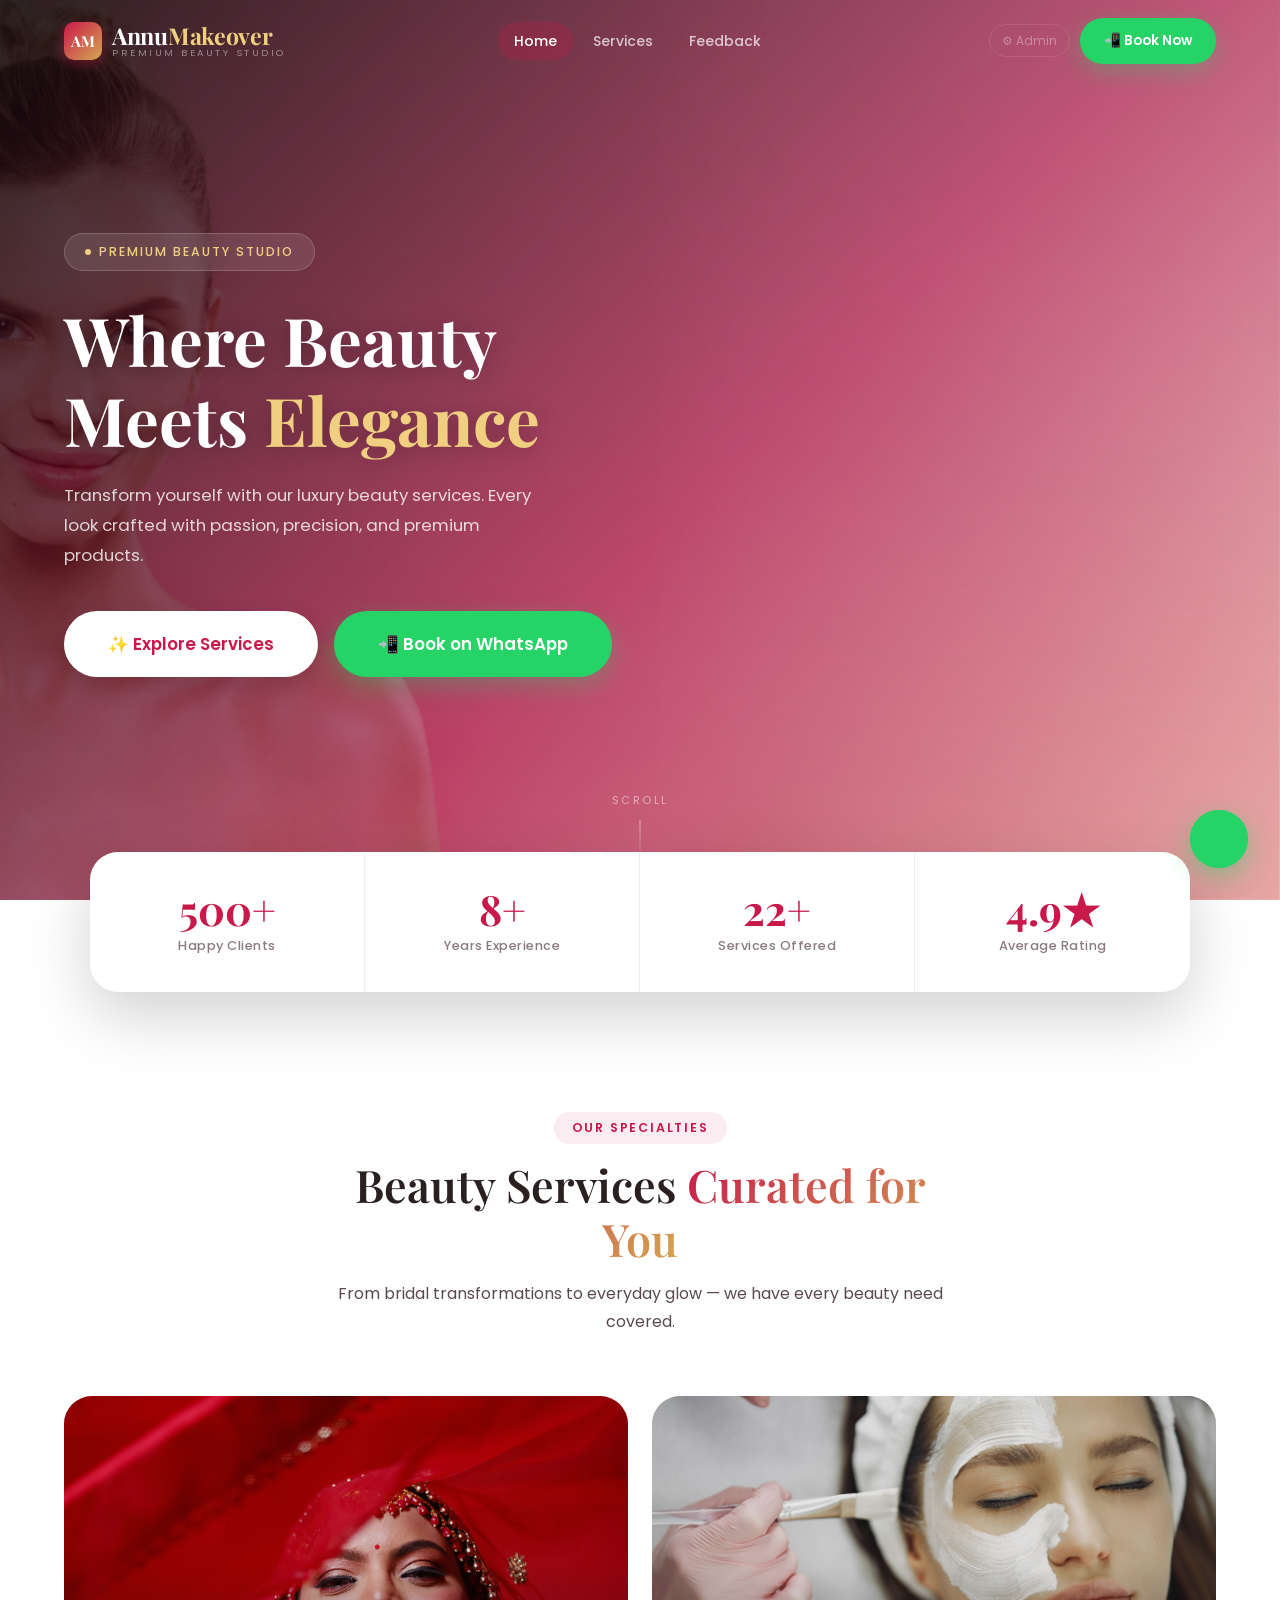
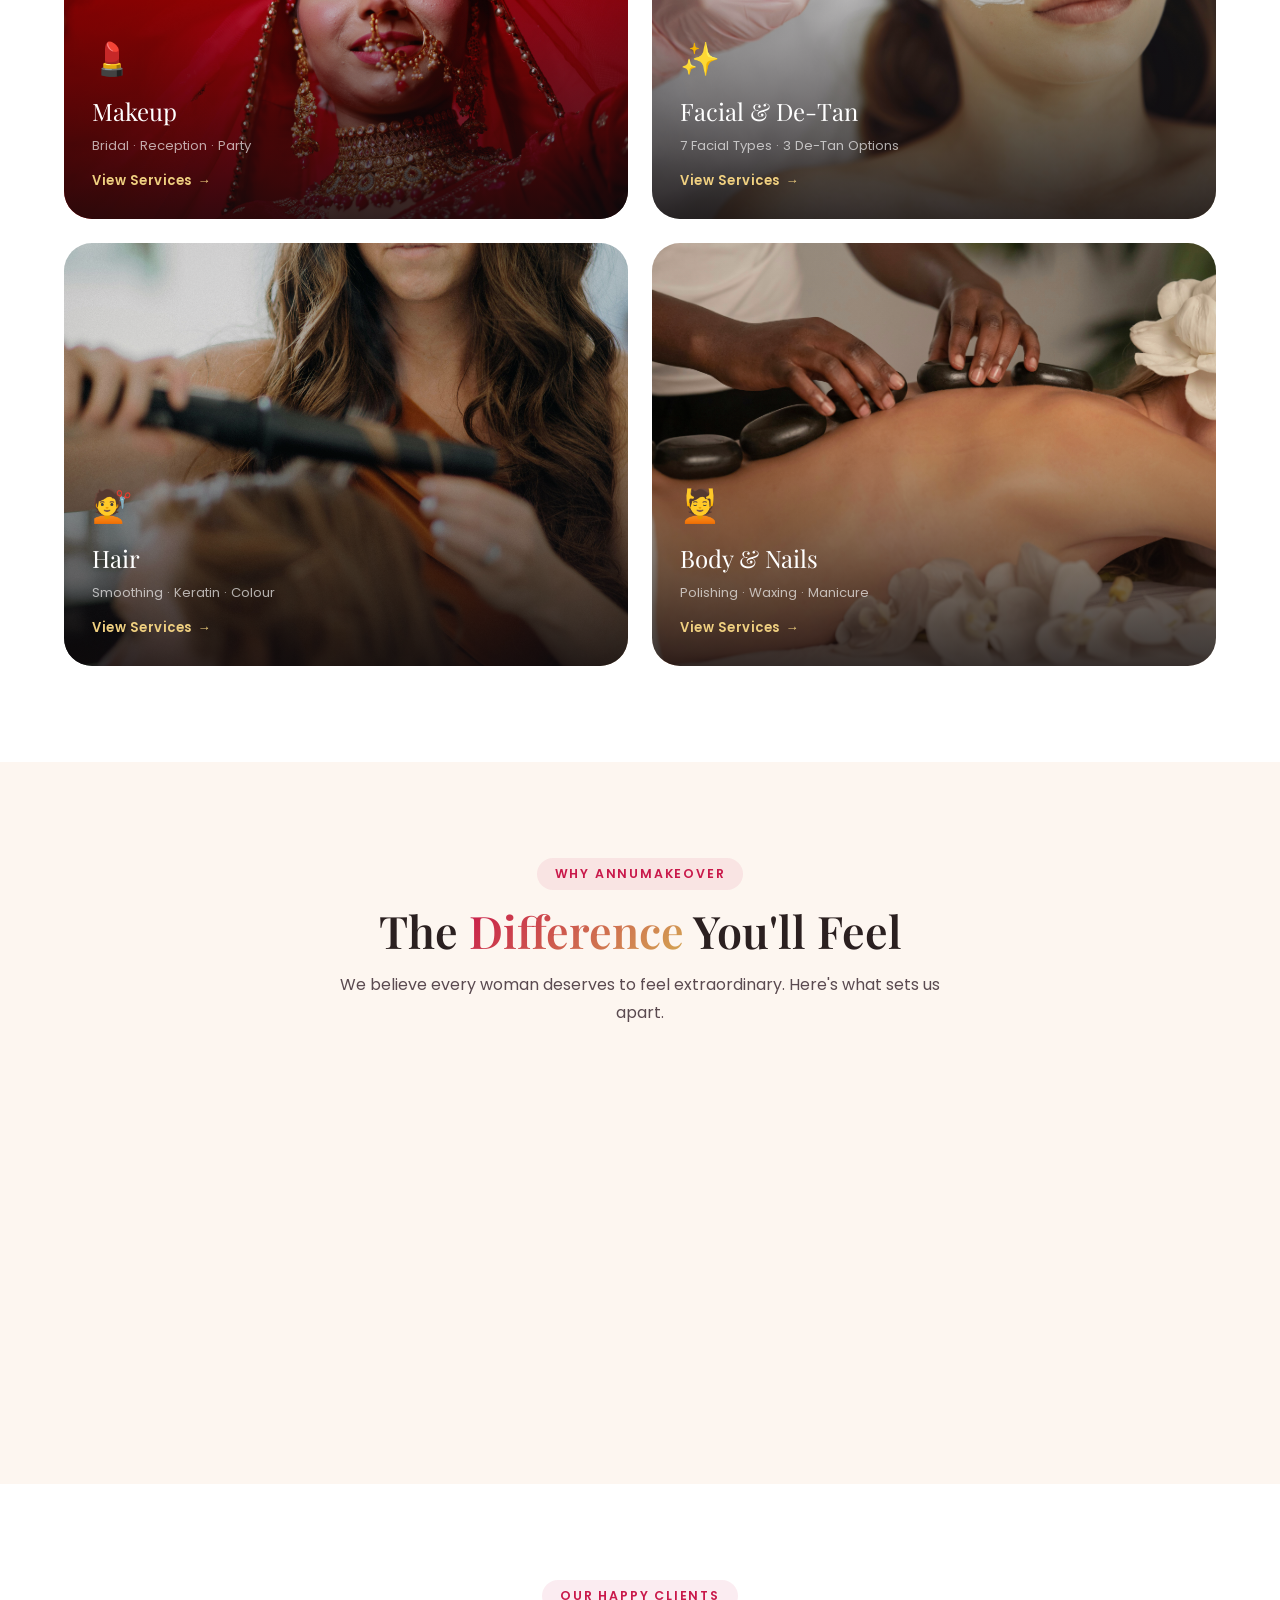
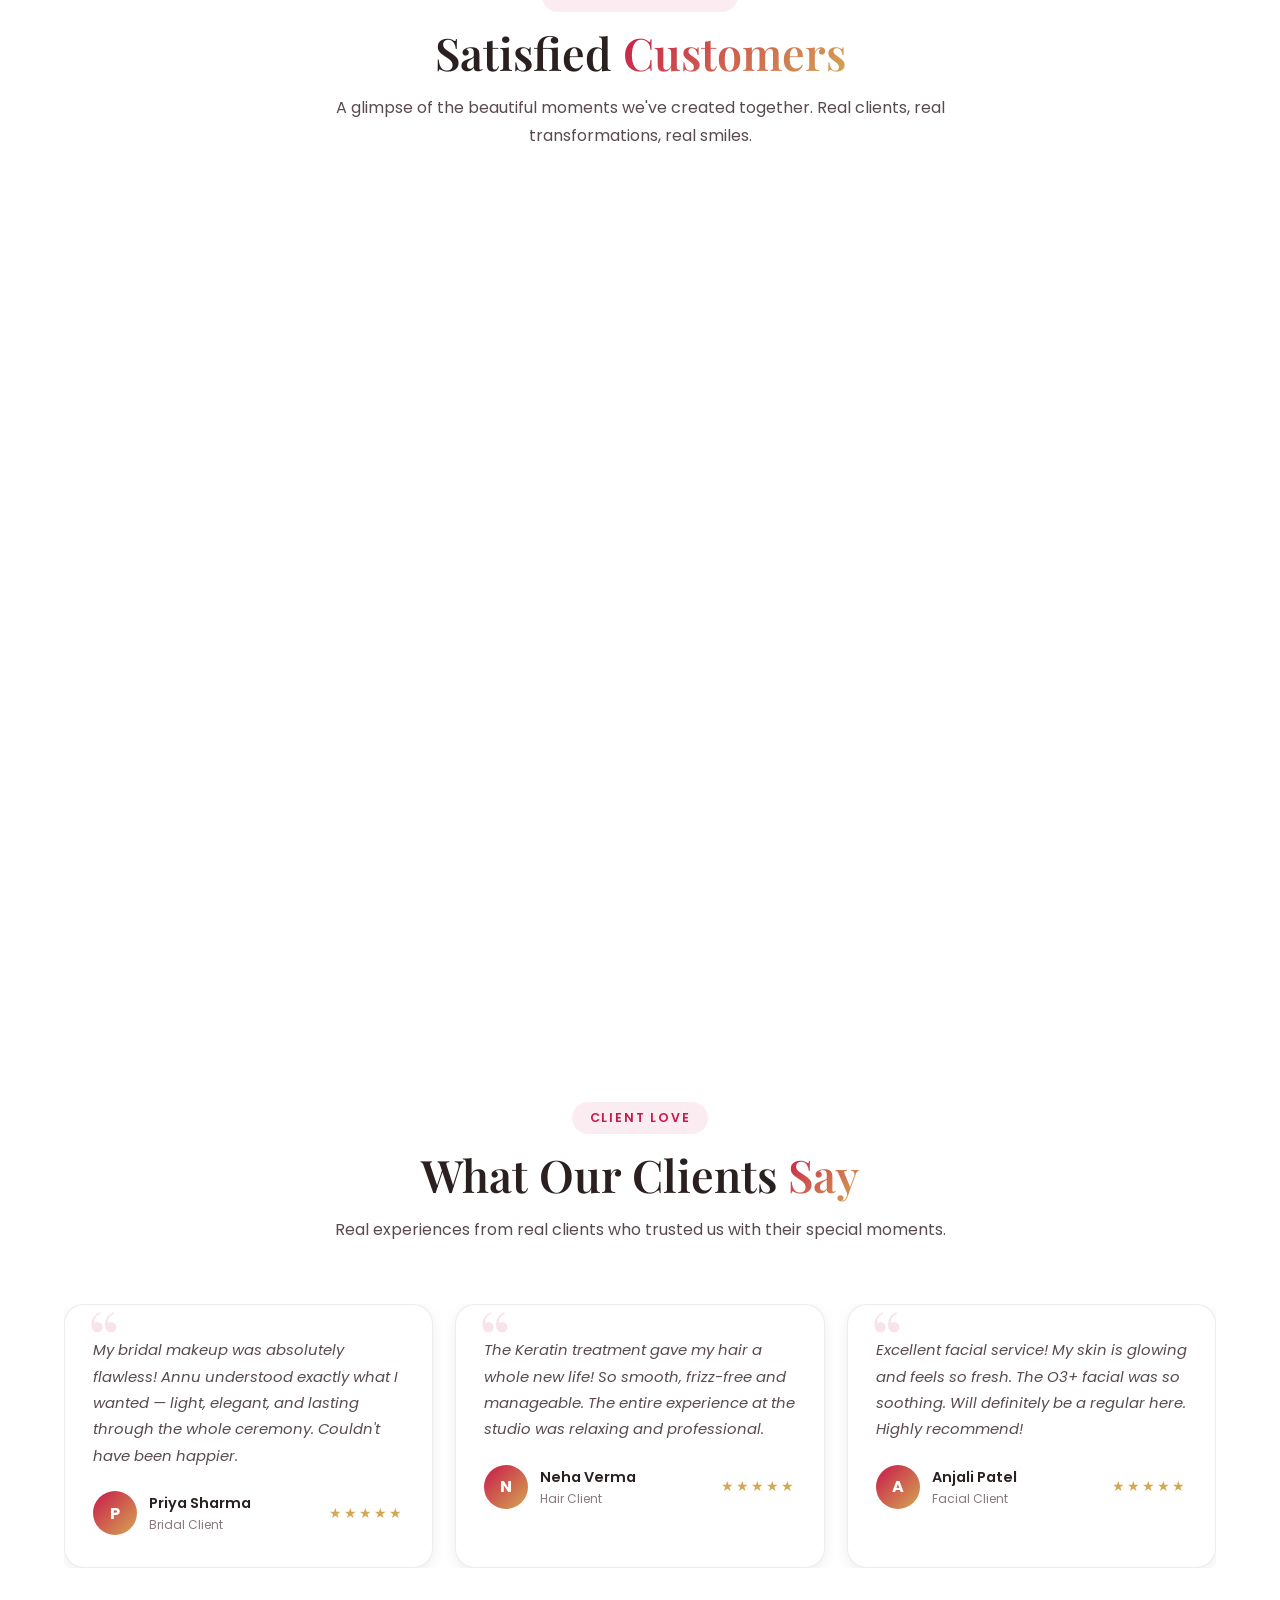
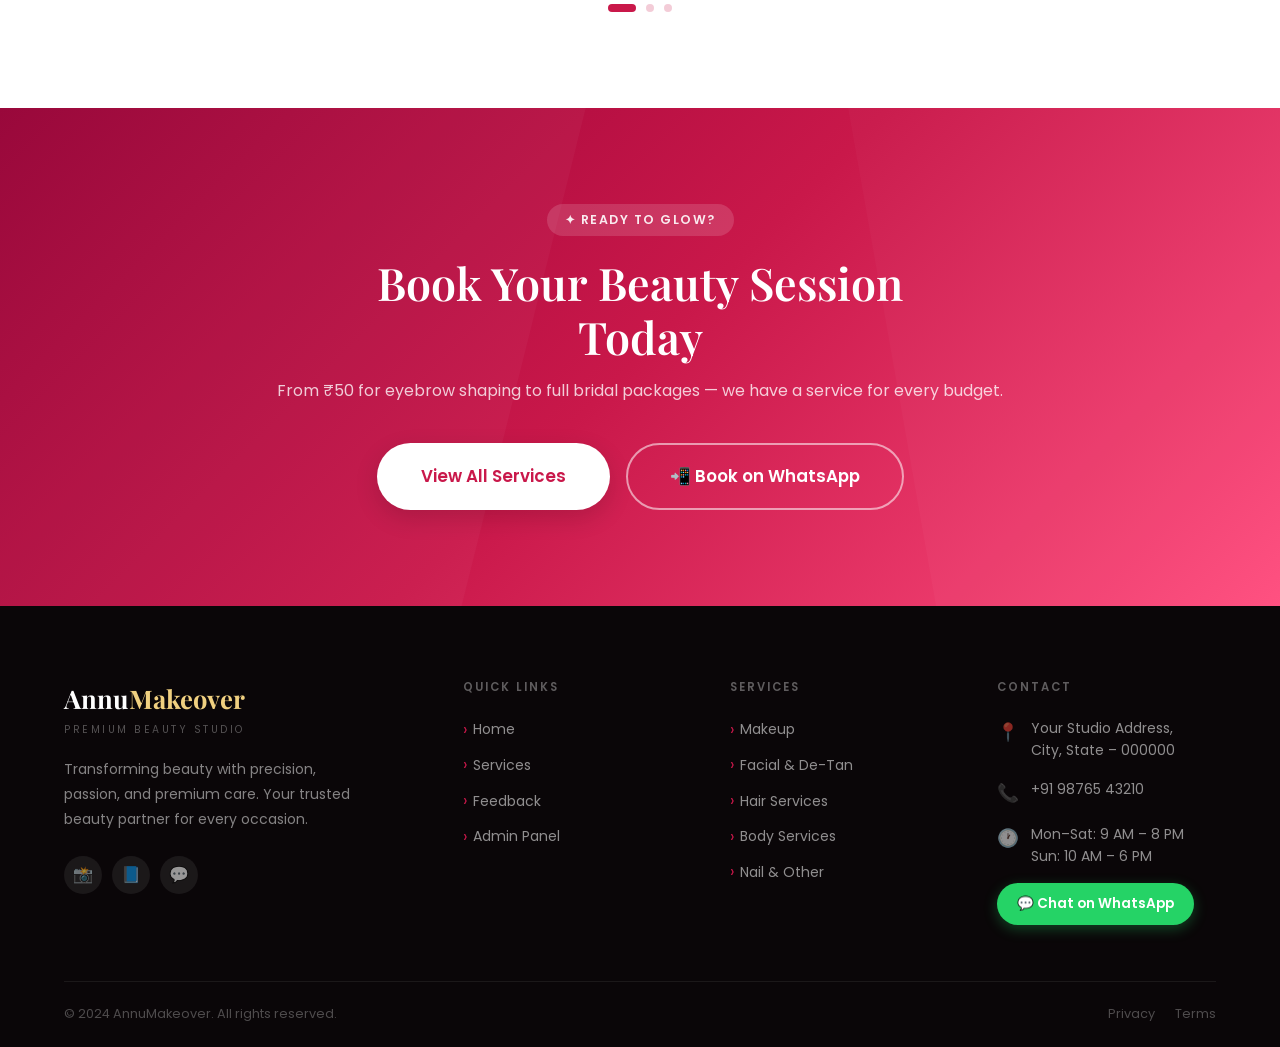
==== commit 184ee7bc: "added customer images and showing as satisfied customer" ====
--- a/index.html
+++ b/index.html
@@ -176,6 +176,126 @@
   </div>
 </section>
 
+
+<!-- ═══════════════ SATISFIED CUSTOMERS ═══════════════ -->
+<section class="section satisfied-customers-section">
+  <div class="container">
+    <div class="section-header">
+      <span class="section-badge">Our Happy Clients</span>
+      <h2 class="section-title">Satisfied <span class="gradient-text">Customers</span></h2>
+      <p class="section-subtitle">
+        A glimpse of the beautiful moments we've created together. Real clients, real transformations, real smiles.
+      </p>
+    </div>
+
+    <div class="customer-gallery" aria-label="Satisfied customer gallery">
+      <div class="customer-photo-card fade-up">
+        <img src="assets/images/a.jpeg" alt="Satisfied AnnuMakeover customer" loading="lazy">
+      </div>
+
+      <div class="customer-photo-card fade-up">
+        <img src="assets/images/b.jpeg" alt="Satisfied AnnuMakeover customer" loading="lazy">
+      </div>
+
+      <div class="customer-photo-card fade-up">
+        <img src="assets/images/c.jpeg" alt="Satisfied AnnuMakeover customer" loading="lazy">
+      </div>
+
+      <div class="customer-photo-card fade-up">
+        <img src="assets/images/d.jpeg" alt="Satisfied AnnuMakeover customer" loading="lazy">
+      </div>
+
+      <div class="customer-photo-card fade-up">
+        <img src="assets/images/e.jpeg" alt="Satisfied AnnuMakeover customer" loading="lazy">
+      </div>
+
+      <div class="customer-photo-card fade-up">
+        <img src="assets/images/f.jpeg" alt="Satisfied AnnuMakeover customer" loading="lazy">
+      </div>
+
+      <div class="customer-photo-card fade-up">
+        <img src="assets/images/g.jpeg" alt="Satisfied AnnuMakeover customer" loading="lazy">
+      </div>
+
+      <div class="customer-photo-card fade-up">
+        <img src="assets/images/h.jpeg" alt="Satisfied AnnuMakeover customer" loading="lazy">
+      </div>
+    </div>
+  </div>
+</section>
+
+<!-- Customer Gallery Styles -->
+<style>
+  .satisfied-customers-section {
+    overflow: hidden;
+  }
+
+  .customer-gallery {
+    display: grid;
+    grid-template-columns: repeat(4, minmax(0, 1fr));
+    gap: 22px;
+    margin-top: 42px;
+  }
+
+  .customer-photo-card {
+    position: relative;
+    aspect-ratio: 4 / 5;
+    overflow: hidden;
+    border-radius: 18px;
+    background: #f7f2f4;
+    box-shadow: 0 10px 30px rgba(0, 0, 0, 0.08);
+    transition: transform 0.35s ease, box-shadow 0.35s ease;
+  }
+
+  .customer-photo-card::after {
+    content: "";
+    position: absolute;
+    inset: 0;
+    background: linear-gradient(
+      to top,
+      rgba(0, 0, 0, 0.18),
+      transparent 35%
+    );
+    pointer-events: none;
+  }
+
+  .customer-photo-card img {
+    width: 100%;
+    height: 100%;
+    display: block;
+    object-fit: cover;
+    transition: transform 0.5s ease;
+  }
+
+  .customer-photo-card:hover {
+    transform: translateY(-6px);
+    box-shadow: 0 18px 40px rgba(0, 0, 0, 0.12);
+  }
+
+  .customer-photo-card:hover img {
+    transform: scale(1.06);
+  }
+
+  @media (max-width: 900px) {
+    .customer-gallery {
+      grid-template-columns: repeat(3, minmax(0, 1fr));
+      gap: 18px;
+    }
+  }
+
+  @media (max-width: 650px) {
+    .customer-gallery {
+      grid-template-columns: repeat(2, minmax(0, 1fr));
+      gap: 14px;
+      margin-top: 30px;
+    }
+
+    .customer-photo-card {
+      border-radius: 14px;
+    }
+  }
+</style>
+
 <!-- ═══════════════ TESTIMONIALS ═══════════════ -->
 <section class="section">
   <div class="container">
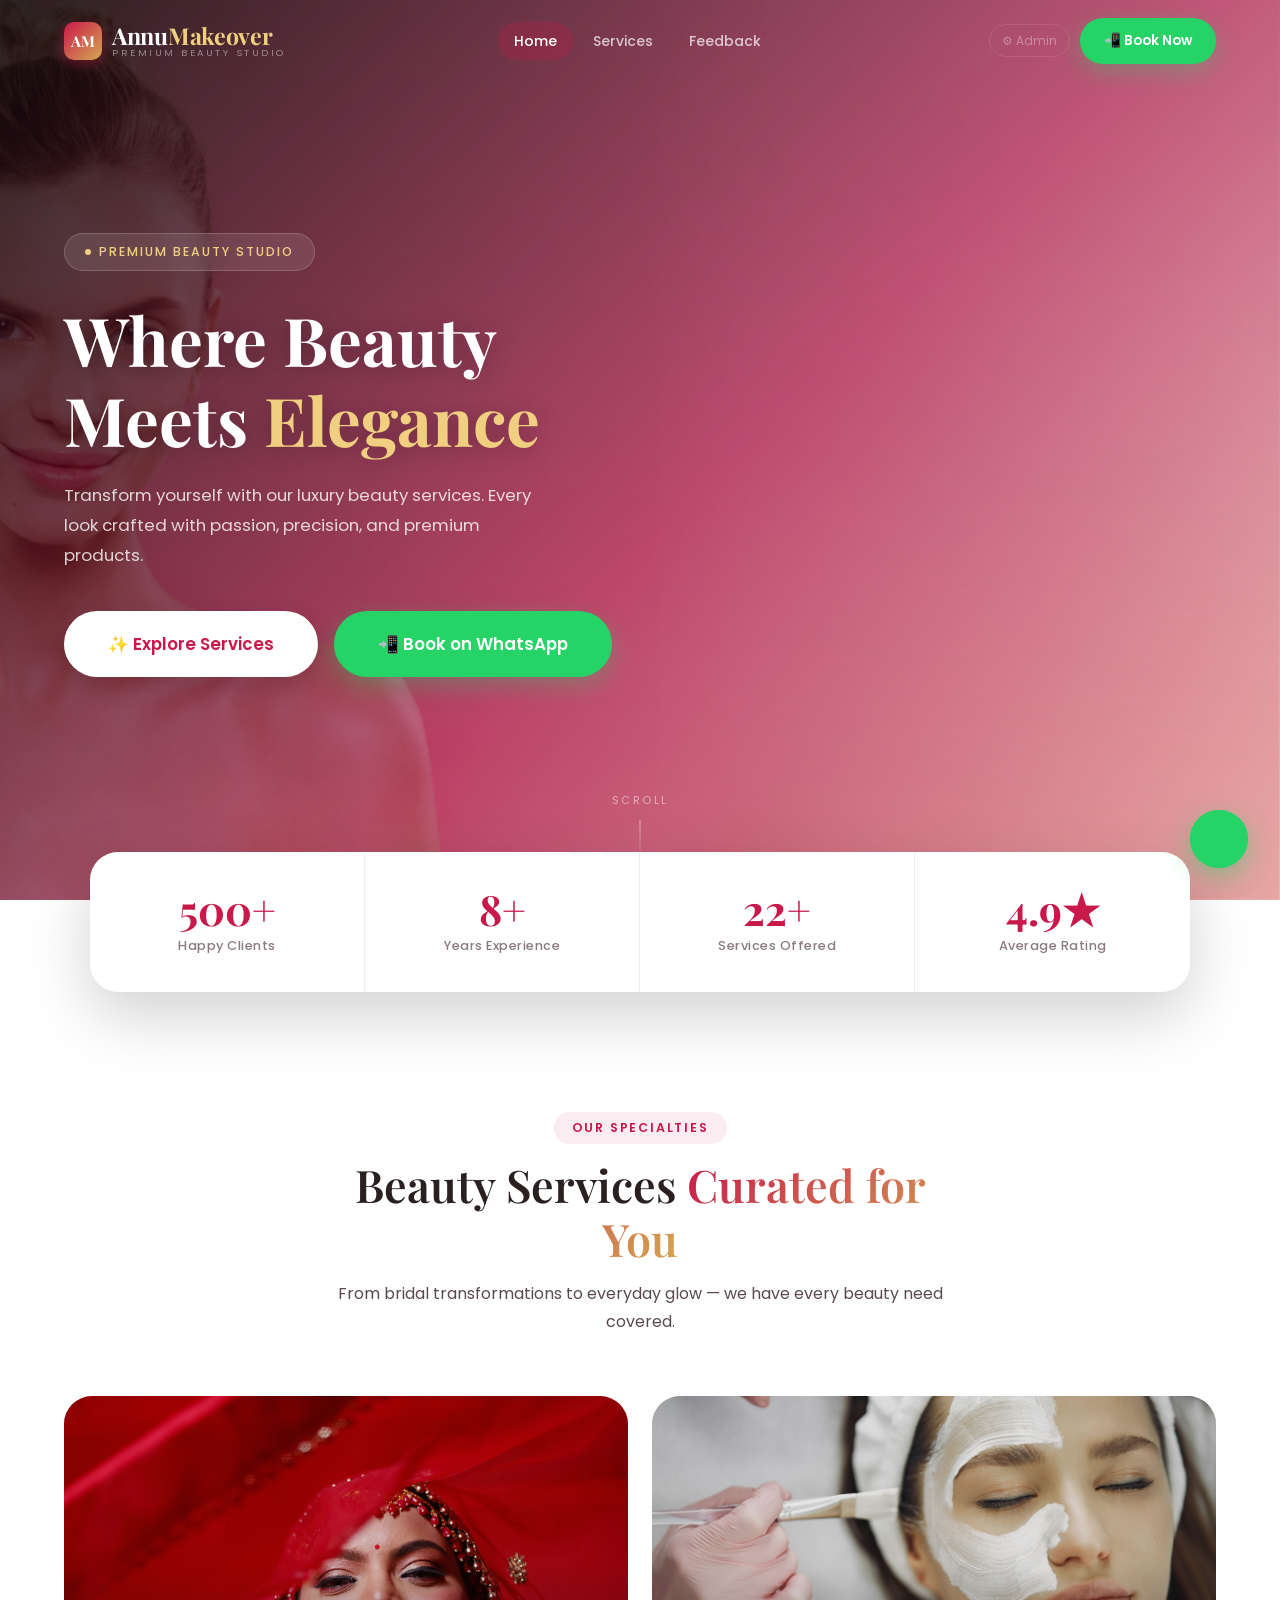
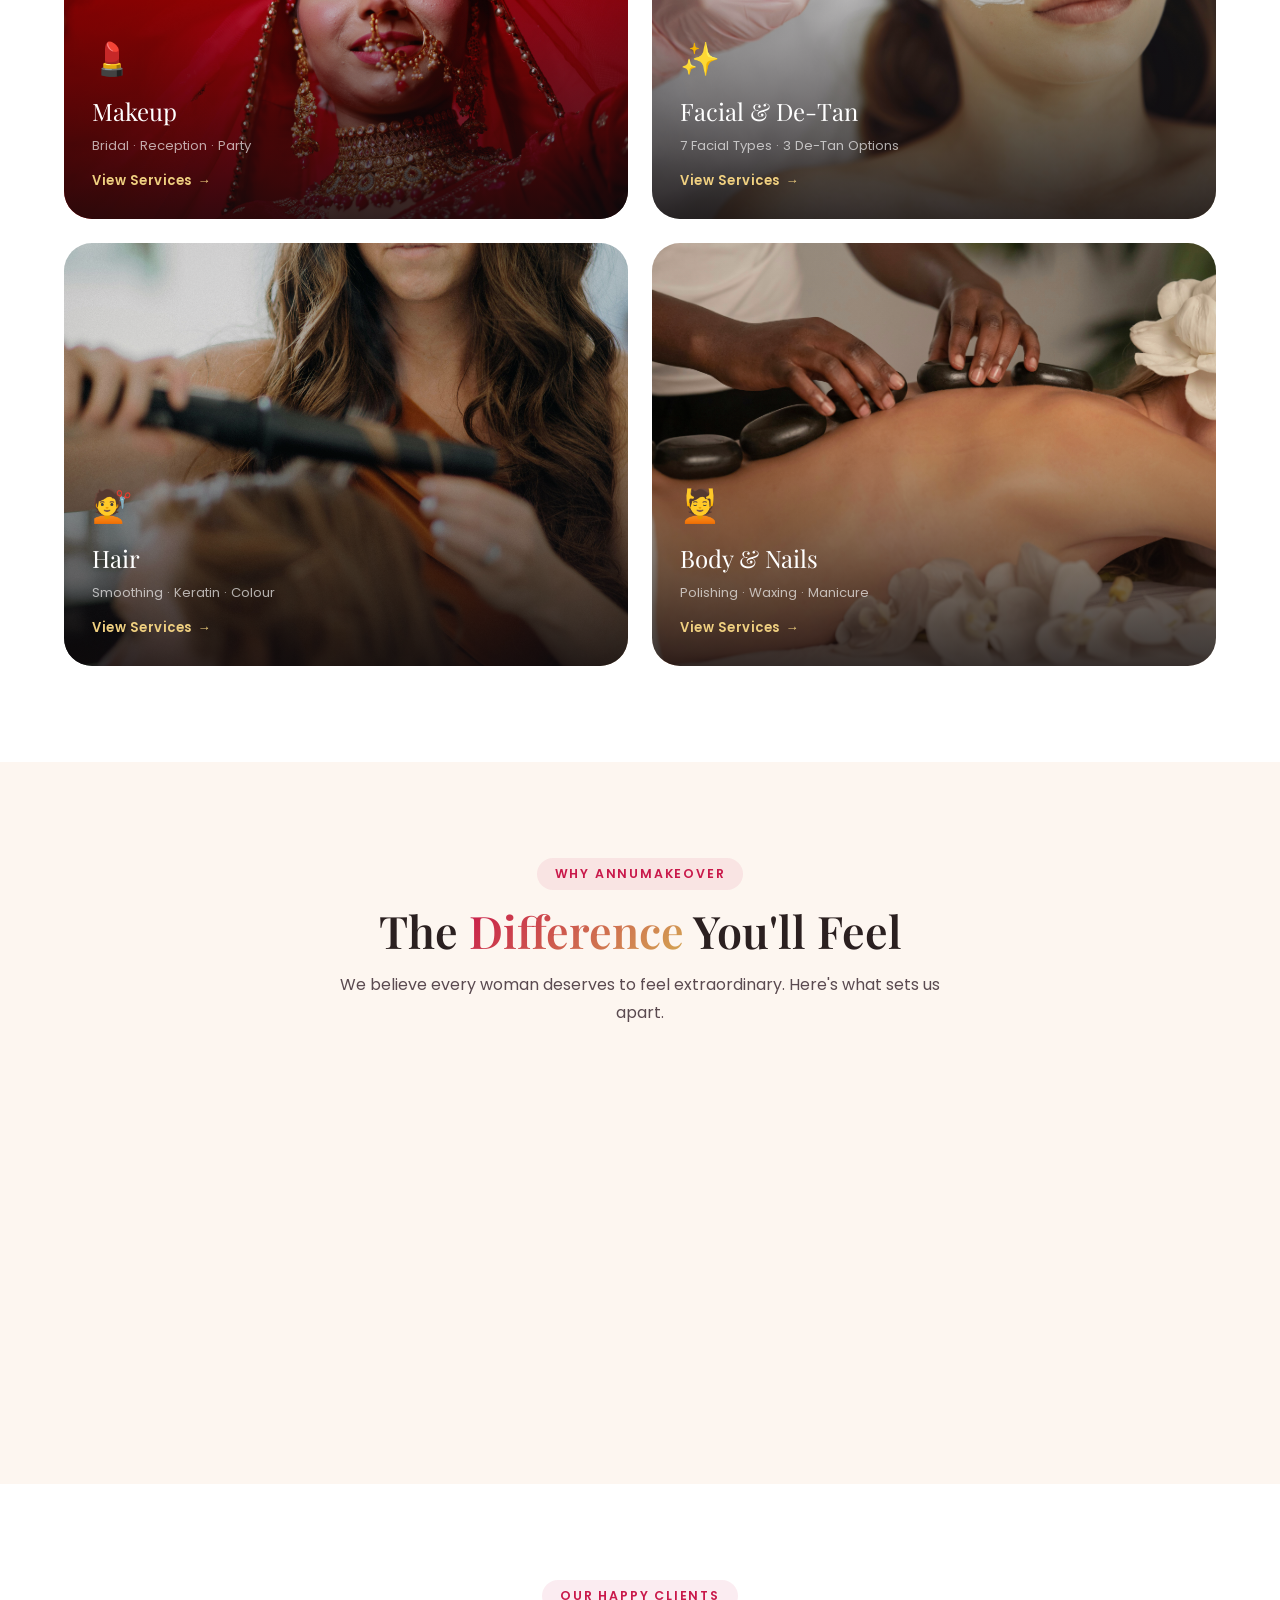
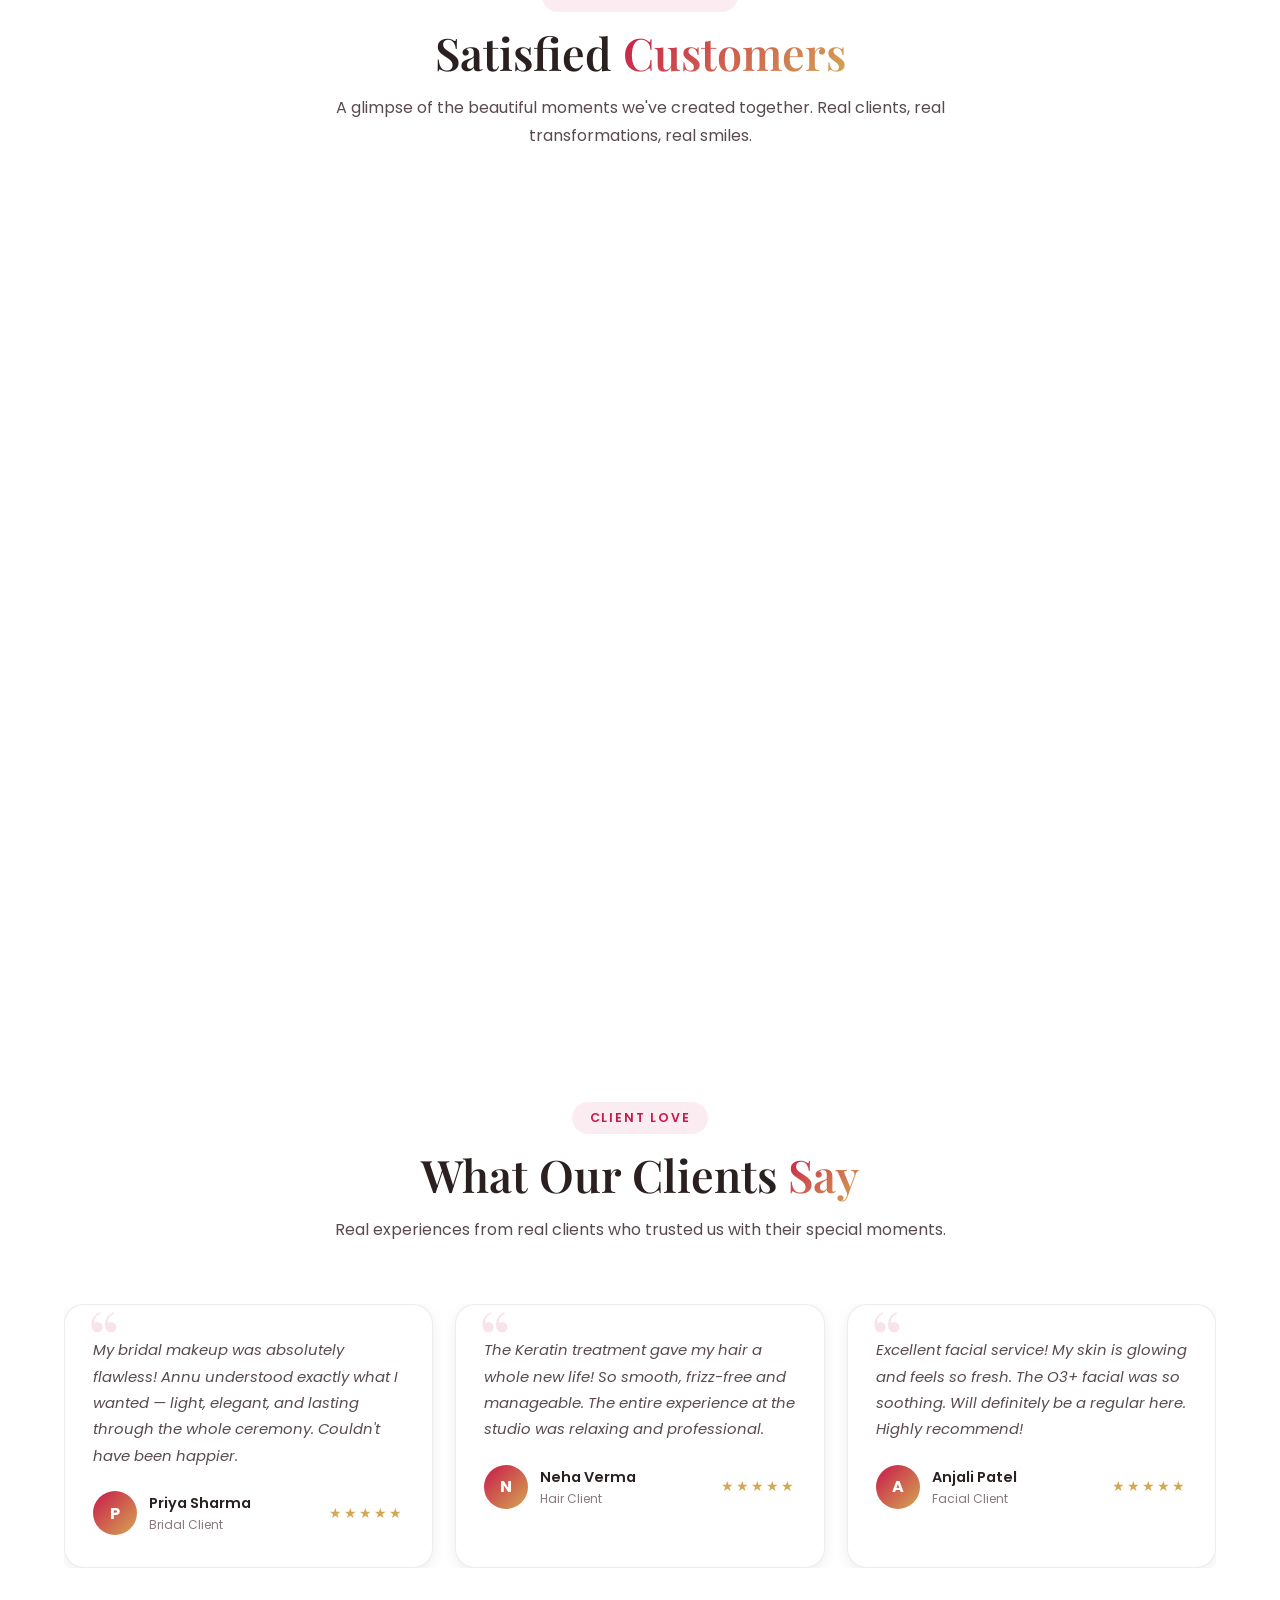
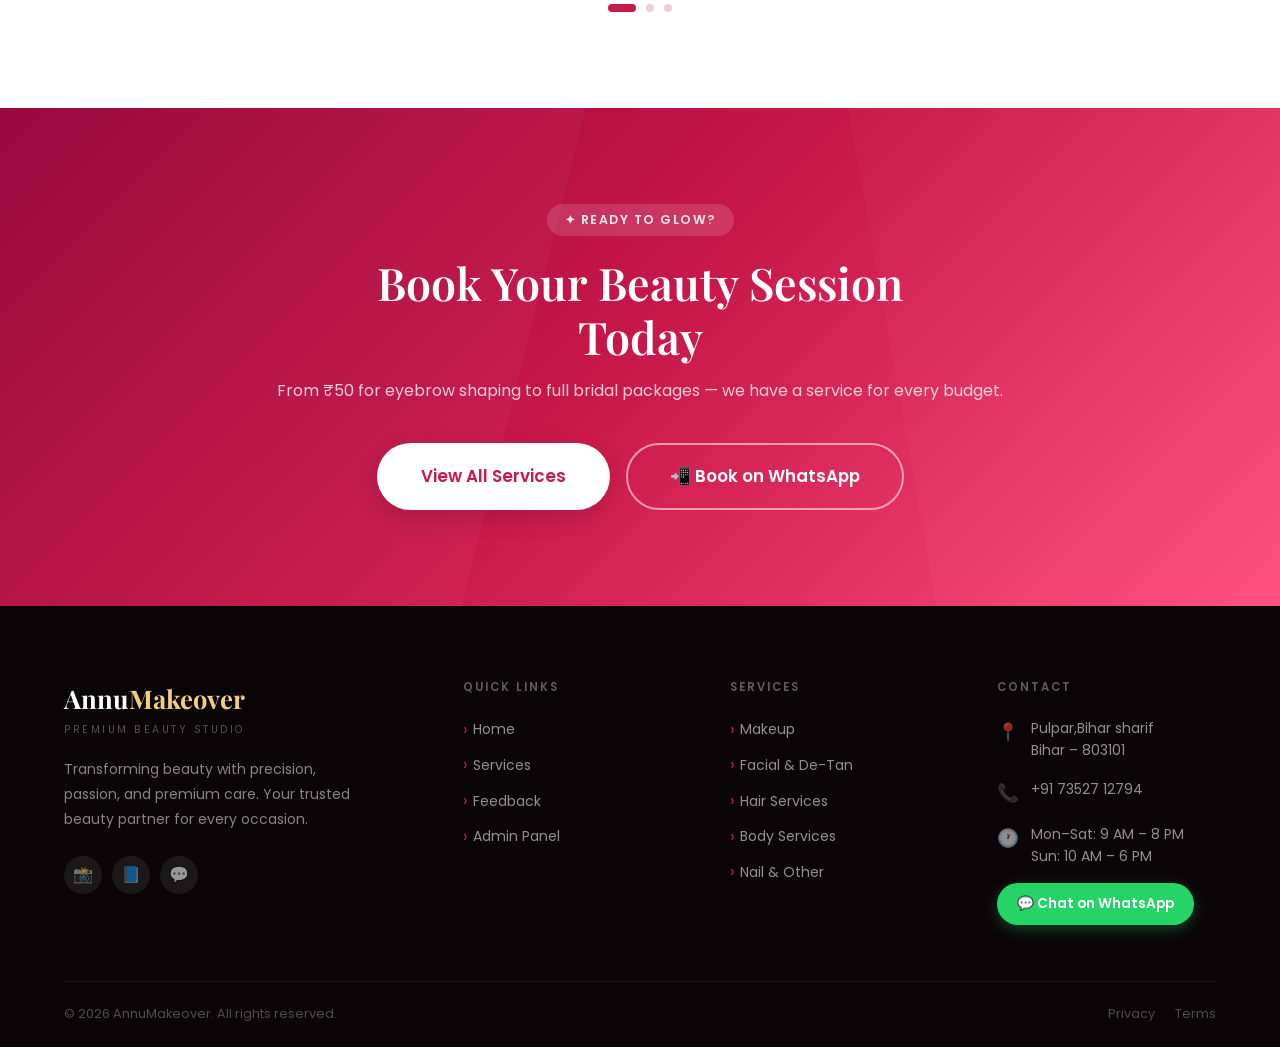
==== commit 8fe7f476: "updated addresses" ====
--- a/index.html
+++ b/index.html
@@ -419,11 +419,11 @@
         <div class="footer-col-title">Contact</div>
         <div class="footer-contact-item">
           <span class="footer-contact-icon">📍</span>
-          <span>Your Studio Address,<br>City, State – 000000</span>
+          <span>Pulpar,Bihar sharif<br> Bihar – 803101</span>
         </div>
         <div class="footer-contact-item">
           <span class="footer-contact-icon">📞</span>
-          <a href="tel:+917352712794">+91 98765 43210</a>
+          <a href="tel:+917352712794">+91 73527 12794</a>
         </div>
         <div class="footer-contact-item">
           <span class="footer-contact-icon">🕐</span>
@@ -433,7 +433,7 @@
       </div>
     </div>
     <div class="footer-bottom">
-      <span>© 2024 AnnuMakeover. All rights reserved.</span>
+      <span>© 2026 AnnuMakeover. All rights reserved.</span>
       <div class="footer-bottom-links">
         <a href="#">Privacy</a>
         <a href="#">Terms</a>
